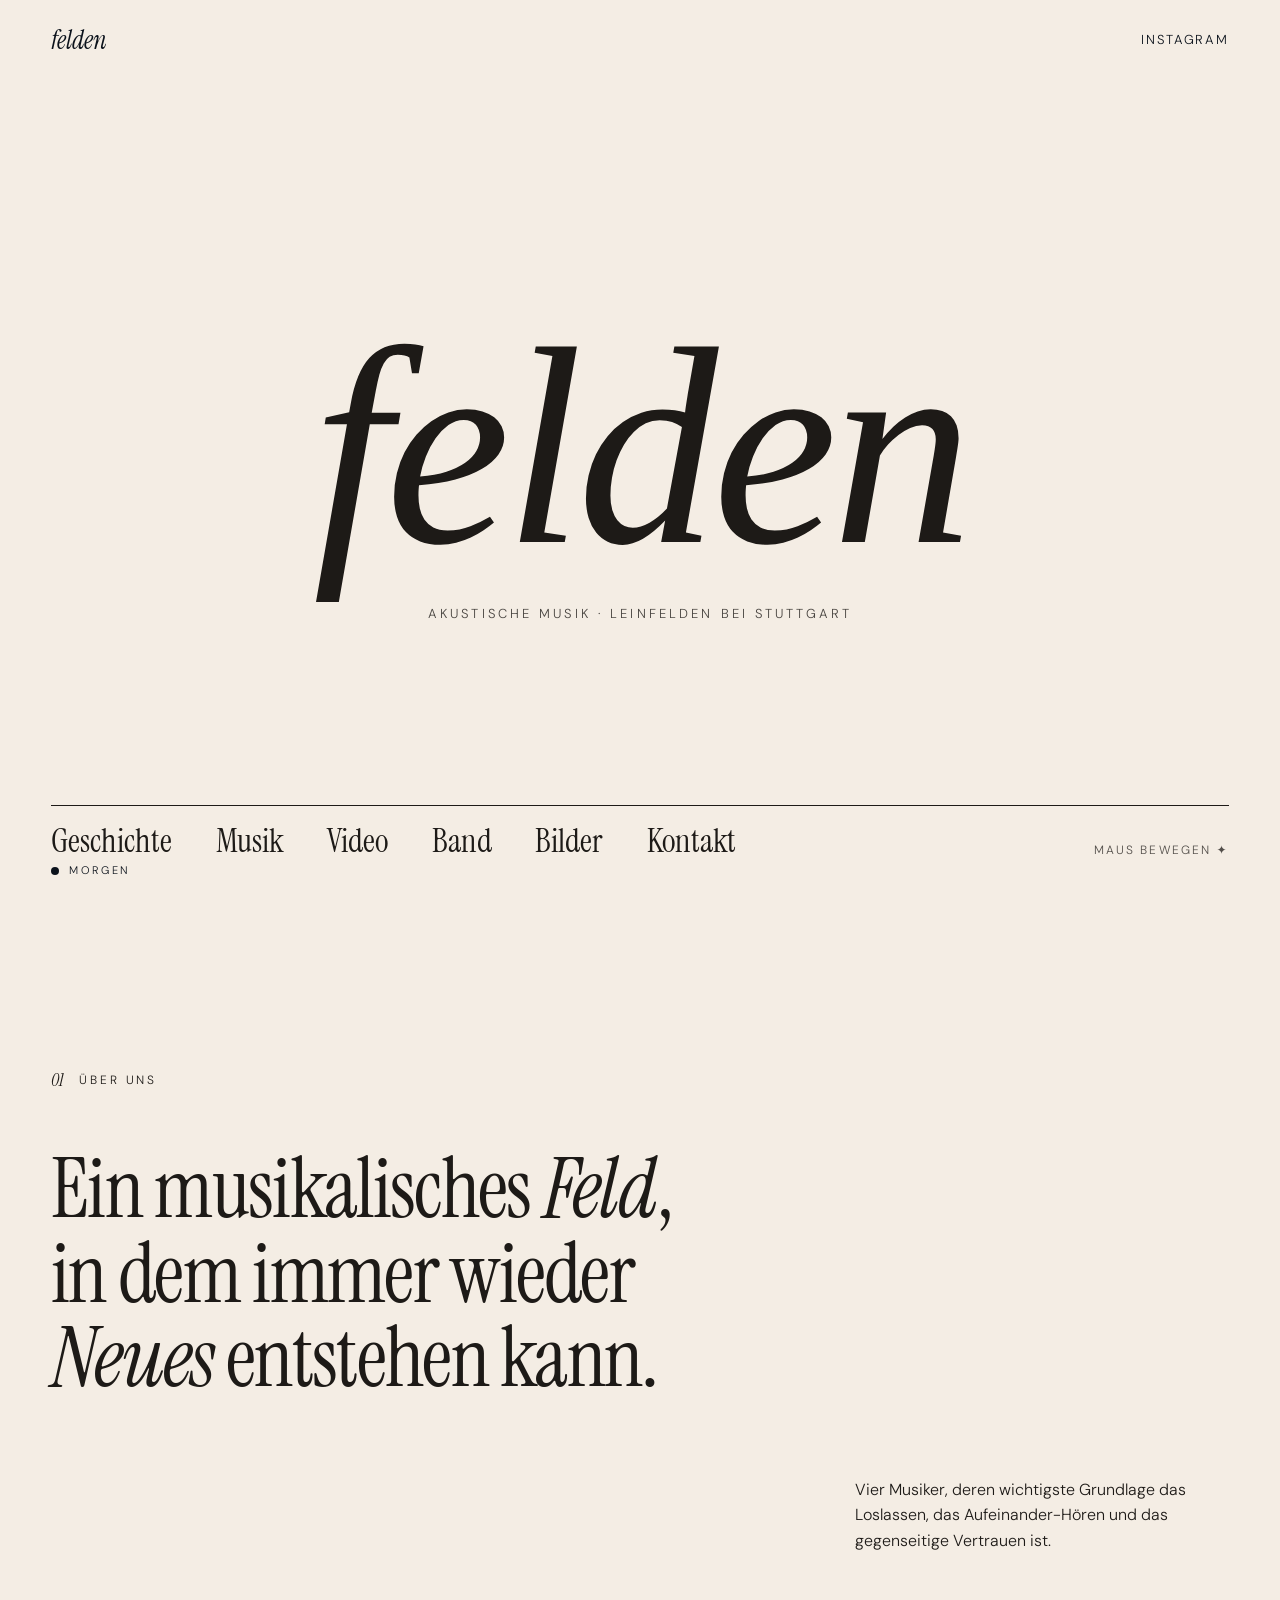
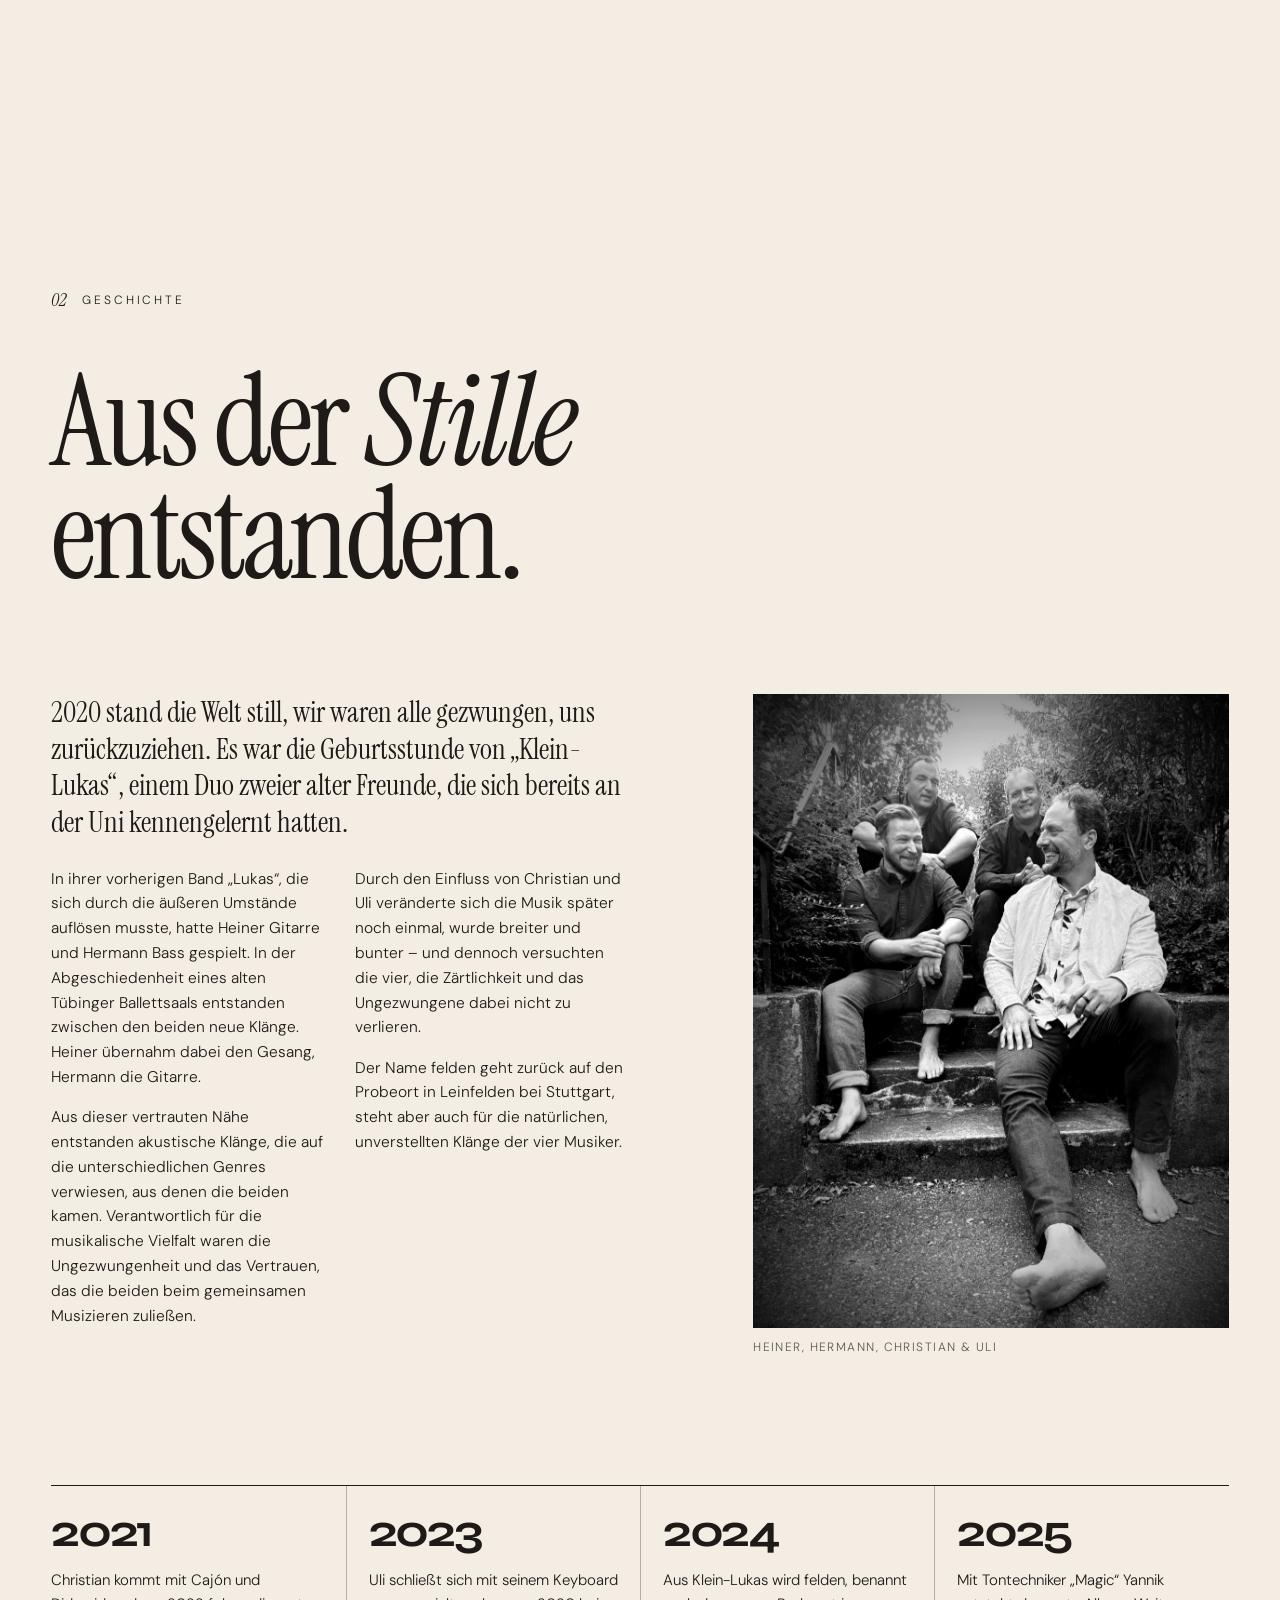
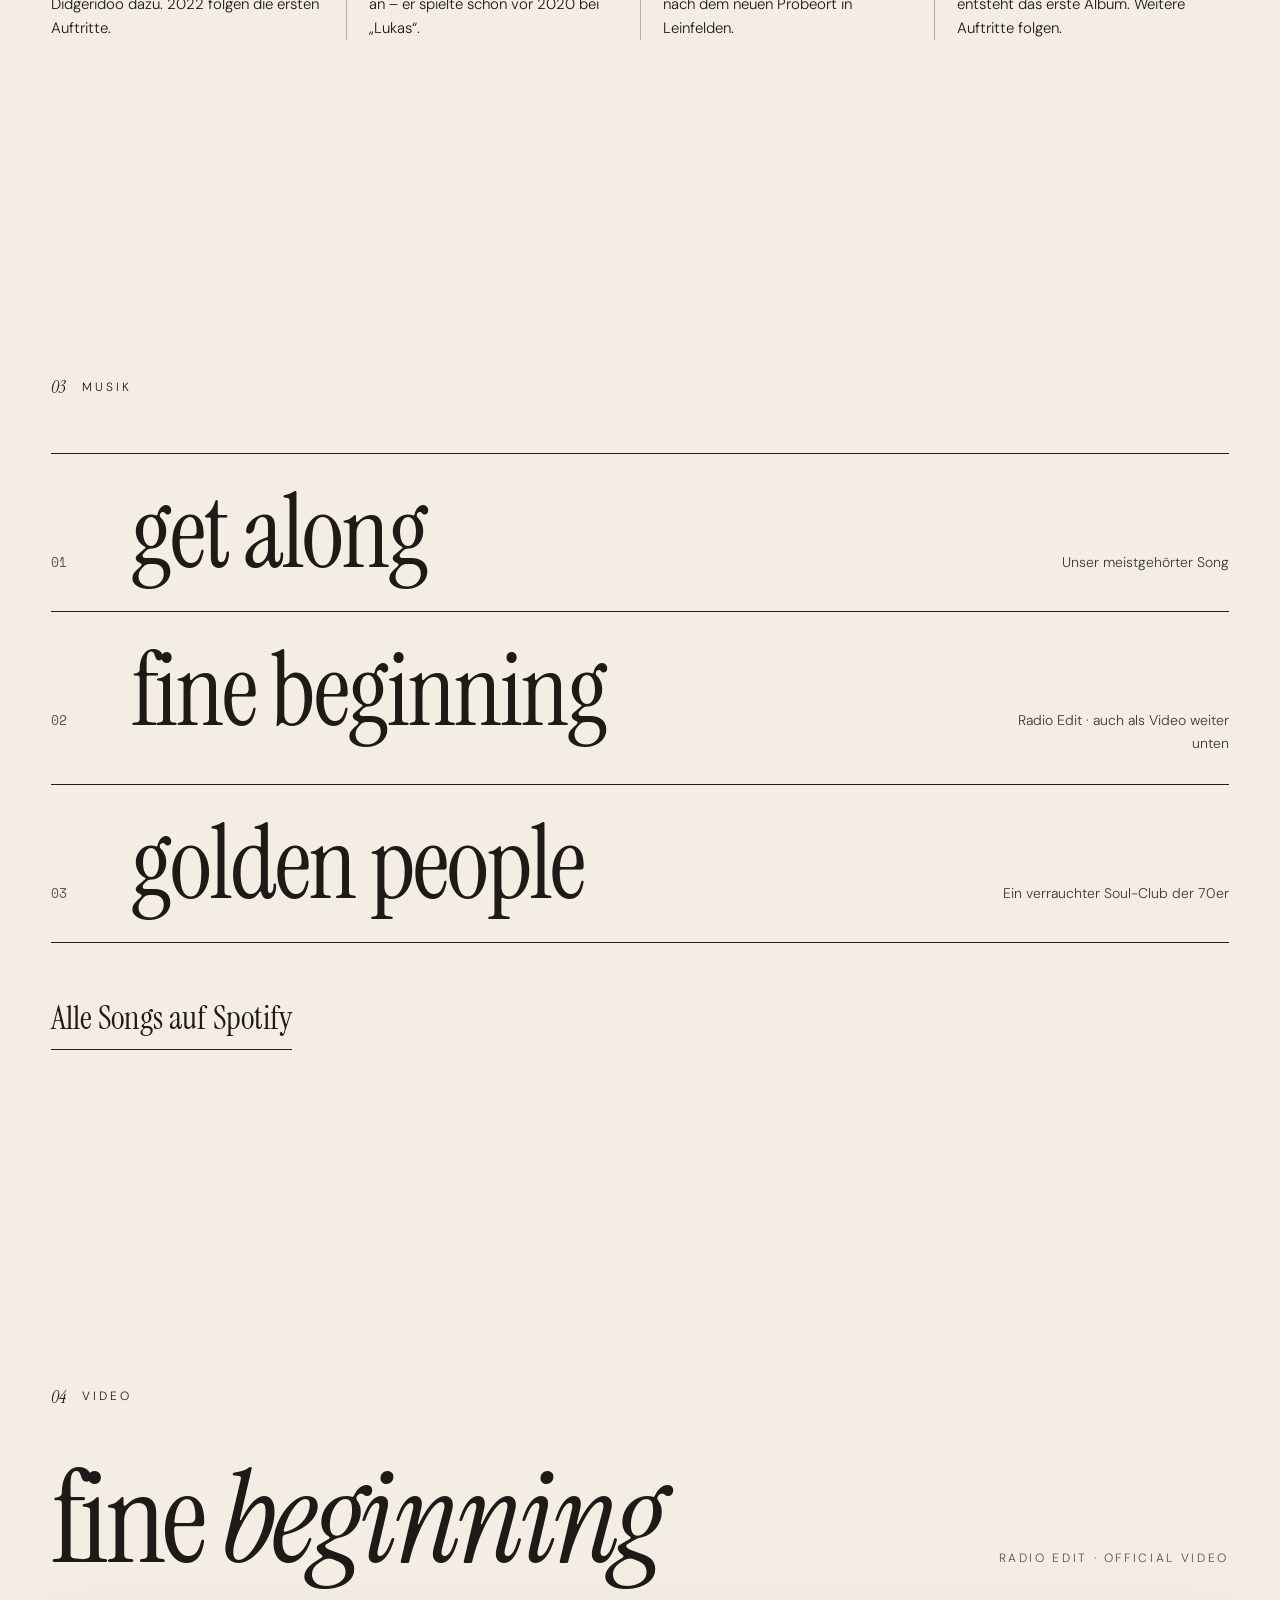
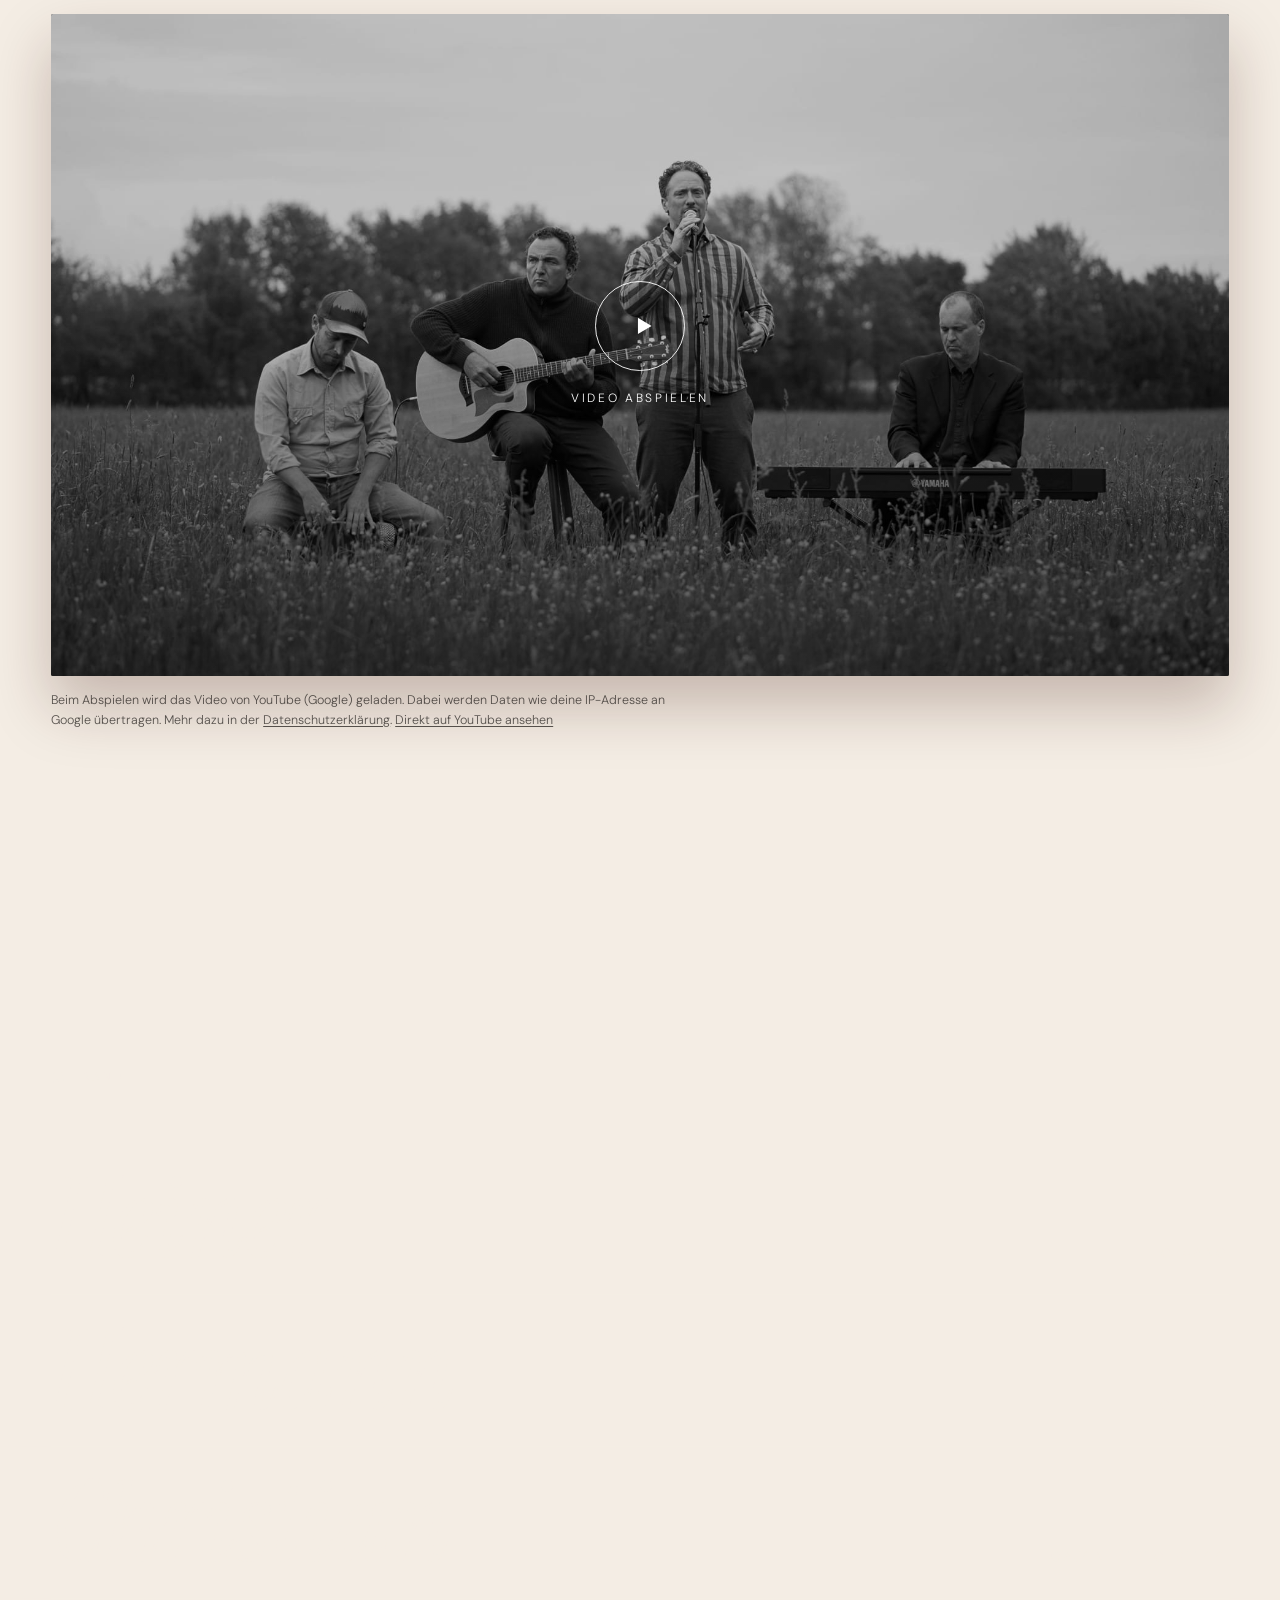
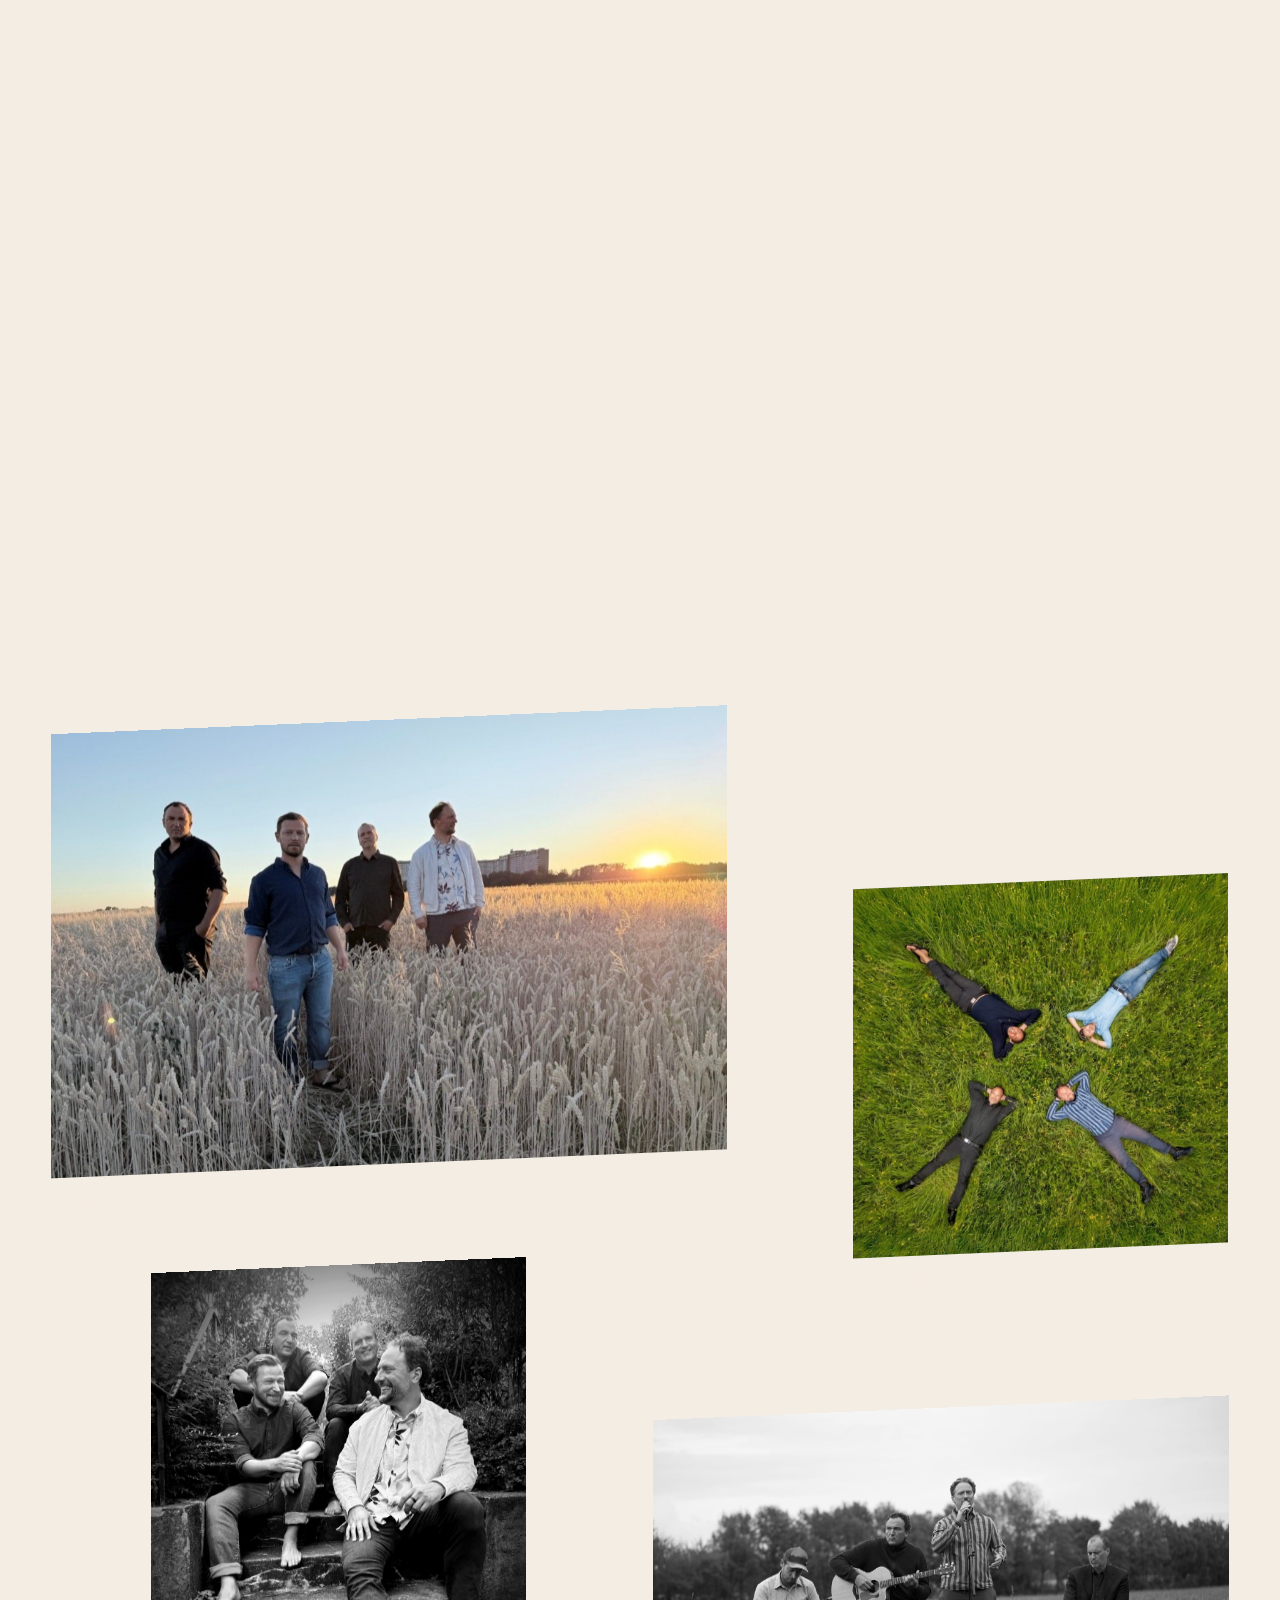
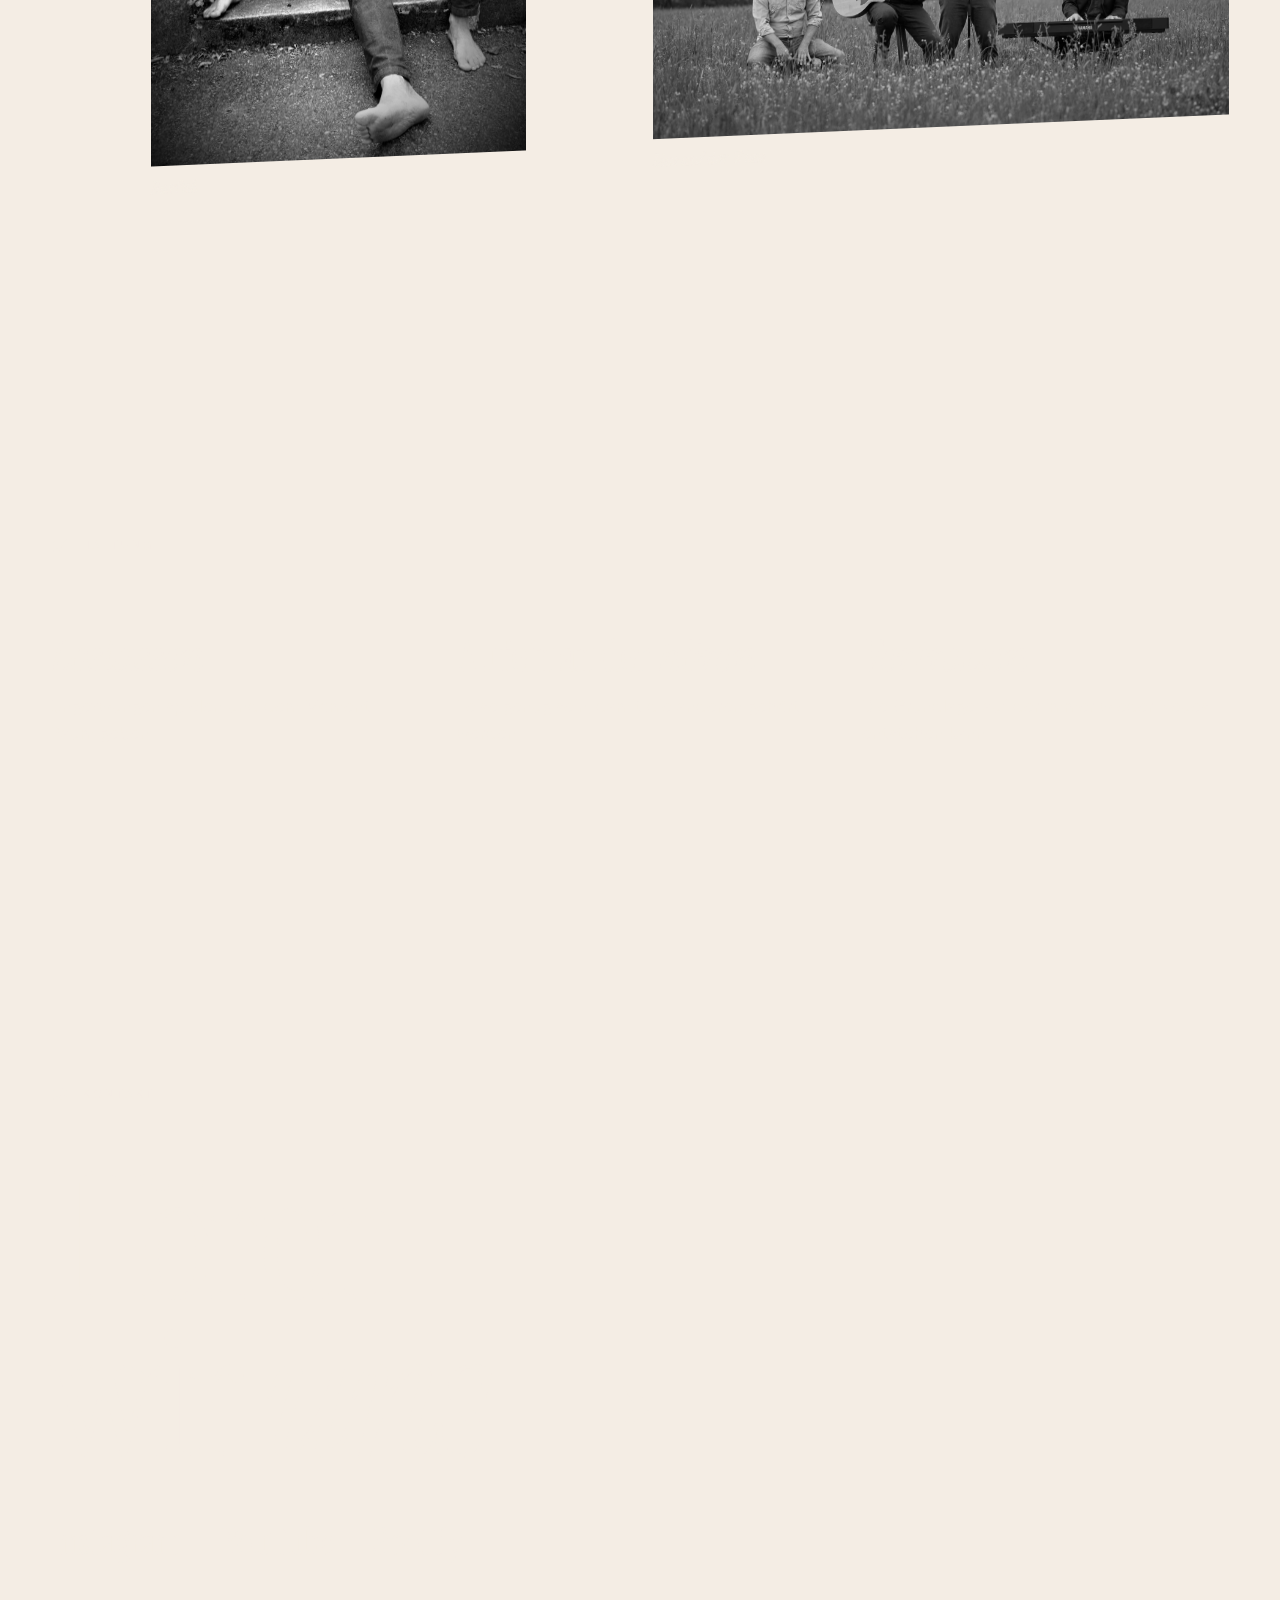
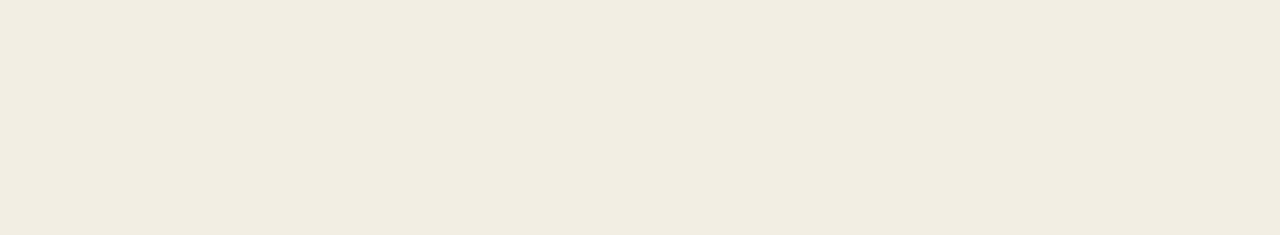
==== index.html @ f847f139 "Initial commit" ====
<!doctype html>
<html lang="de">
<head>
<meta charset="utf-8">
<meta name="viewport" content="width=device-width, initial-scale=1">
<meta name="theme-color" content="#f4ede4">
<title>felden</title>
<meta name="description" content="felden – akustische Musik aus Leinfelden bei Stuttgart.">
<meta property="og:title" content="felden">
<meta property="og:description" content="Ein musikalisches Feld, in dem immer wieder Neues entstehen kann.">
<meta property="og:image" content="images/feld-abend.jpg">
<link rel="stylesheet" href="fonts/fonts.css">
<style>
  :root{
    --teal:#004a62;
    --blue:#2779a7;
    --coral:#df6c4f;
    --cream:#f4ede4;
    --ink:#1d1a17;
    --bg:#f4ede4;
    --fg:#1d1a17;
    --sans:"DM Sans", system-ui, sans-serif;
    --serif:"Instrument Serif", Georgia, serif;
    --pad:clamp(16px,4vw,60px);
  }
  *{box-sizing:border-box;margin:0;padding:0}
  html{scroll-behavior:smooth}
  body{background:var(--bg);color:var(--fg);font-family:var(--sans);font-weight:300;font-size:17px;line-height:1.6;-webkit-font-smoothing:antialiased;overflow-x:hidden}
  img{display:block;max-width:100%}
  a{color:inherit;text-decoration:none}
  ::selection{background:var(--fg);color:var(--bg)}

  /* Top bar */
  .top{position:fixed;inset:0 0 auto 0;z-index:30;display:flex;justify-content:space-between;align-items:center;padding:20px var(--pad);mix-blend-mode:difference;color:#fff;pointer-events:none}
  .top a{pointer-events:auto}
  .top .logo{font-family:var(--serif);font-size:26px;font-style:italic}
  .top .ig{font-size:13px;letter-spacing:.14em;text-transform:uppercase}

  /* Hero */
  .hero{position:relative;height:100svh;min-height:600px;display:grid;grid-template-rows:1fr auto;padding:90px var(--pad) 40px;overflow:hidden;cursor:crosshair}
  .hero .word-wrap{display:grid;place-items:center;position:relative;z-index:2;pointer-events:none}
  .hero .word{font-size:clamp(96px,22vw,340px);line-height:.9;letter-spacing:-.02em;transition:letter-spacing .5s ease;white-space:nowrap}
  .f-serif{font-family:"Instrument Serif",serif;font-style:italic;font-weight:400}
  .f-syne{font-family:"Syne",sans-serif;font-weight:800;letter-spacing:-.06em!important}
  .f-mono{font-family:"Space Mono",monospace;letter-spacing:-.08em!important}
  .f-play{font-family:"Playfair Display",serif;font-style:italic;font-weight:500}
  .f-sans{font-family:"DM Sans",sans-serif;font-weight:300;letter-spacing:-.06em!important}
  .hero .sub{position:absolute;left:0;right:0;top:calc(50% + clamp(70px,12vw,190px));text-align:center;font-size:13px;letter-spacing:.24em;text-transform:uppercase;opacity:.8;z-index:2;pointer-events:none}
  .hero-menu{position:relative;z-index:3;display:flex;justify-content:space-between;align-items:flex-end;gap:20px;flex-wrap:wrap;border-top:1px solid currentColor;padding-top:18px}
  .hero-menu ul{list-style:none;display:flex;gap:clamp(18px,3.4vw,52px);flex-wrap:wrap}
  .hero-menu a{font-family:var(--serif);font-size:clamp(24px,2.6vw,36px);line-height:1;display:inline-block;transition:transform .35s, opacity .35s}
  .hero-menu ul:hover a{opacity:.45}
  .hero-menu ul a:hover{opacity:1;transform:translateY(-4px);font-style:italic}
  .hero-menu small{font-size:12px;letter-spacing:.18em;text-transform:uppercase;opacity:.75}
  .trail{position:absolute;z-index:1;width:clamp(140px,16vw,240px);pointer-events:none;transform:translate(-50%,-50%) scale(.6) rotate(var(--rot));opacity:0;animation:trail 1.3s cubic-bezier(.2,.7,.2,1) forwards;border-radius:2px;box-shadow:0 20px 40px rgba(0,0,0,.25)}
  @keyframes trail{
    0%{opacity:0;transform:translate(-50%,-50%) scale(.6) rotate(var(--rot))}
    15%{opacity:1;transform:translate(-50%,-50%) scale(1) rotate(var(--rot))}
    70%{opacity:1}
    100%{opacity:0;transform:translate(-50%,-30%) scale(.92) rotate(var(--rot))}
  }

  section{position:relative;padding:clamp(90px,13vw,180px) var(--pad)}
  .eyebrow{font-size:12px;letter-spacing:.24em;text-transform:uppercase;opacity:.75;display:flex;gap:16px;align-items:center;margin-bottom:clamp(30px,4vw,56px)}
  .eyebrow b{font-weight:400;font-family:var(--serif);font-size:18px;letter-spacing:0;text-transform:none;font-style:italic}

  /* Intro */
  .intro p{font-family:var(--serif);font-size:clamp(38px,6.6vw,104px);line-height:1;letter-spacing:-.02em;max-width:16ch}
  .intro p em{font-style:italic}
  .intro .aside{display:flex;justify-content:flex-end;margin-top:clamp(40px,6vw,80px)}
  .intro .aside span{max-width:34ch;font-size:16px}

  /* Story – editorial */
  .story-grid{display:grid;grid-template-columns:repeat(12,1fr);gap:clamp(16px,2vw,32px);align-items:start}
  .story-grid h2{grid-column:1/-1;font-family:var(--serif);font-weight:400;font-size:clamp(56px,10vw,160px);line-height:.88;letter-spacing:-.03em;margin-bottom:clamp(40px,6vw,90px)}
  .story-grid h2 em{font-style:italic}
  .s-lead{grid-column:1/7;font-family:var(--serif);font-size:clamp(24px,2.3vw,34px);line-height:1.25}
  .s-img{grid-column:8/13;grid-row:span 3}
  .s-img img{width:100%;aspect-ratio:3/4;object-fit:cover}
  .s-img figcaption{font-size:12px;letter-spacing:.12em;text-transform:uppercase;margin-top:10px;opacity:.7}
  .s-text{grid-column:1/7;columns:2;column-gap:clamp(20px,2.4vw,36px);font-size:15.5px}
  .s-text p{margin-bottom:1em;break-inside:avoid-column}
  .timeline{grid-column:1/-1;margin-top:clamp(60px,8vw,110px);display:grid;grid-template-columns:repeat(4,1fr);border-top:1px solid currentColor}
  .timeline div{padding:22px 22px 0 0}
  .timeline div + div{padding-left:22px;border-left:1px solid color-mix(in srgb,currentColor 30%,transparent)}
  .timeline b{display:block;font-family:"Syne",sans-serif;font-weight:700;font-size:clamp(32px,3.6vw,56px);letter-spacing:-.05em;line-height:1;margin-bottom:14px}
  .timeline p{font-size:15px}

  /* Songs – hover list */
  .songs ol{list-style:none;border-top:1px solid currentColor}
  .songs li{border-bottom:1px solid currentColor;display:grid;grid-template-columns:60px 1fr auto;align-items:baseline;gap:20px;padding:clamp(18px,2.4vw,30px) 0;cursor:default}
  .songs li .n{font-family:"Space Mono",monospace;font-size:13px;opacity:.7}
  .songs li h3{font-family:var(--serif);font-weight:400;font-size:clamp(44px,8vw,128px);line-height:.95;letter-spacing:-.02em;transition:transform .5s cubic-bezier(.2,.7,.2,1)}
  .songs li:hover h3{transform:translateX(clamp(10px,2vw,30px));font-style:italic}
  .songs li .g{font-size:14px;max-width:24ch;text-align:right;opacity:.85}

  /* Band */
  .band-list{list-style:none}
  .band-list li{display:flex;justify-content:space-between;align-items:baseline;gap:20px;border-bottom:1px solid color-mix(in srgb,currentColor 25%,transparent);padding:clamp(10px,1.4vw,18px) 0}
  .band-list .nm{font-size:clamp(48px,9vw,140px);line-height:1;transition:color .3s}
  .band-list li:hover .nm{color:#f6c3a8}
  .band-list .rl{font-size:13px;letter-spacing:.2em;text-transform:uppercase;opacity:.75;text-align:right}
  .band-list li.five .nm{opacity:.5}

  /* Gallery with perspective distortion */
  .gallery{perspective:1200px}
  .gal{display:grid;grid-template-columns:repeat(12,1fr);gap:clamp(14px,2vw,30px);align-items:start}
  .gal figure{will-change:transform;transform-origin:50% 50%}
  .gal img{width:100%;object-fit:cover}
  .gal figcaption{font-family:var(--serif);font-style:italic;font-size:18px;margin-top:8px}
  .ga{grid-column:1/8}.ga img{aspect-ratio:3/2}
  .gb{grid-column:9/13;margin-top:18vh}.gb img{aspect-ratio:1/1}
  .gc{grid-column:2/6;margin-top:-6vh}.gc img{aspect-ratio:3/4}
  .gd{grid-column:7/13;margin-top:10vh}.gd img{aspect-ratio:16/9}

  /* Values */
  .values{display:grid;grid-template-columns:repeat(3,1fr);gap:clamp(20px,3vw,48px)}
  .values div{border-top:1px solid currentColor;padding-top:20px}
  .values h3{font-family:var(--serif);font-weight:400;font-size:clamp(34px,3.6vw,54px);line-height:1;margin-bottom:14px}
  .values h3 em{font-style:italic}

  /* Contact */
  .contact{min-height:90svh;display:flex;flex-direction:column;justify-content:space-between}
  .contact a.big{font-family:var(--serif);font-size:clamp(64px,14vw,240px);line-height:.88;letter-spacing:-.03em;display:inline-block}
  .contact a.big em{font-style:italic}
  .contact a.big span{display:inline-block;transition:transform .5s cubic-bezier(.2,.7,.2,1)}
  .contact a.big:hover span{transform:translateX(.12em)}
  .contact a.big:hover{color:var(--coral)}
  .contact a.big{transition:color .4s}
  .contact .foot{display:flex;justify-content:space-between;flex-wrap:wrap;gap:16px;font-size:13px;letter-spacing:.12em;text-transform:uppercase;border-top:1px solid currentColor;padding-top:20px;margin-top:60px}

  /* Reveal */
  .r{opacity:0;transform:translateY(40px);transition:opacity 1.1s ease,transform 1.1s cubic-bezier(.2,.7,.2,1)}
  .r.in{opacity:1;transform:none}
  @media (prefers-reduced-motion:reduce){
    body{transition:none}
    .r{opacity:1;transform:none;transition:none}
  }

  @media (max-width:900px){
    .s-lead,.s-text,.s-img{grid-column:1/-1}
    .s-img{grid-row:auto}
    .s-text{columns:1}
    .timeline{grid-template-columns:1fr 1fr}
    .timeline div,.timeline div + div{padding:20px 14px 20px 0;border-left:0}
    .timeline div:nth-child(even){padding-left:14px;border-left:1px solid color-mix(in srgb,currentColor 30%,transparent)}
    .songs li{grid-template-columns:36px 1fr}
    .songs li .g{grid-column:2;text-align:left}
    .ga,.gb,.gc,.gd{grid-column:1/-1;margin-top:0}
    .values{grid-template-columns:1fr}
    .hero{cursor:auto}
    .hero-menu small{display:none}
  }
  @media (max-width:560px){
    .hero-menu ul{gap:14px 20px}
    .band-list li{flex-direction:column;gap:2px}
    .band-list .rl{text-align:left}
  }

  /* YouTube – Zwei-Klick-Lösung (DSGVO) */
  .yt{position:relative;aspect-ratio:16/9;overflow:hidden;background:#000}
  .yt img{width:100%;height:100%;object-fit:cover;opacity:.78;transition:transform 1.2s cubic-bezier(.2,.7,.2,1),opacity .6s}
  .yt:hover img{transform:scale(1.03);opacity:.65}
  .yt-btn{position:absolute;inset:0;display:flex;flex-direction:column;align-items:center;justify-content:center;gap:18px;background:linear-gradient(180deg,rgba(0,0,0,0) 40%,rgba(0,0,0,.4));border:0;color:#fff;cursor:pointer;font:inherit}
  .yt-circle{width:clamp(64px,7vw,92px);height:clamp(64px,7vw,92px);border-radius:50%;border:1px solid rgba(255,255,255,.9);display:grid;place-items:center;transition:background .35s,color .35s,transform .35s}
  .yt-circle svg{width:34%;height:34%;margin-left:6%}
  .yt-btn:hover .yt-circle,.yt-btn:focus-visible .yt-circle{background:#fff;color:#111;transform:scale(1.06)}
  .yt-t{font-size:12px;letter-spacing:.22em;text-transform:uppercase}
  .yt iframe{position:absolute;inset:0;width:100%;height:100%;border:0}
  .yt-note{font-size:12.5px;line-height:1.6;opacity:.72;margin-top:14px;max-width:80ch}
  .yt-note a{text-decoration:underline;text-underline-offset:2px}
  .vid-head{display:flex;justify-content:space-between;align-items:baseline;flex-wrap:wrap;gap:12px;margin-bottom:clamp(24px,3vw,40px)}
  .vid-head h2{font-family:var(--serif);font-weight:400;font-size:clamp(56px,10vw,160px);line-height:.88;letter-spacing:-.03em}
  .vid-head h2 em{font-style:italic}
  .vid-head span{font-size:12px;letter-spacing:.22em;text-transform:uppercase;opacity:.75}
  .yt{border-radius:2px;box-shadow:0 30px 60px rgba(60,20,10,.25)}
  .legal{display:flex;gap:20px}
  .daytime{position:fixed;left:var(--pad);bottom:20px;z-index:30;font-size:11px;letter-spacing:.24em;text-transform:uppercase;mix-blend-mode:difference;color:#fff;pointer-events:none;display:flex;align-items:center;gap:10px}
  .daytime i{display:block;width:8px;height:8px;border-radius:50%;background:#fff}
  .daytime span{transition:opacity .5s}
  @media (max-width:900px){.daytime{display:none}}
  .socials{display:flex;flex-wrap:wrap;gap:clamp(18px,3vw,48px);margin-top:clamp(28px,4vw,48px)}
  .socials a{font-family:var(--serif);font-size:clamp(26px,3vw,42px);line-height:1;border-bottom:1px solid currentColor;padding-bottom:4px;transition:color .3s,font-style .3s}
  .socials a:hover{color:var(--coral);font-style:italic}
  .songs li h3 a{display:block}
  .songs .all{display:inline-block;margin-top:clamp(28px,4vw,48px);font-family:var(--serif);font-size:clamp(24px,2.6vw,36px);border-bottom:1px solid currentColor;padding-bottom:4px}
  .songs .all:hover{font-style:italic}
</style>
</head>
<body>

<div class="top">
  <a class="logo" href="#top">felden</a>
  <a class="ig" href="https://www.instagram.com/felden.music" target="_blank" rel="noopener">Instagram</a>
</div>

<header class="hero" id="top" data-bg="#f4ede4" data-fg="#1d1a17" data-time="Morgen">
  <div class="word-wrap"><div class="word f-serif" id="word">felden</div></div>
  <div class="sub">Akustische Musik · Leinfelden bei Stuttgart</div>
  <nav class="hero-menu">
    <ul id="menu">
      <li><a href="#geschichte" data-font="f-play">Geschichte</a></li>
      <li><a href="#musik" data-font="f-syne">Musik</a></li>
      <li><a href="#video" data-font="f-syne">Video</a></li>
      <li><a href="#band" data-font="f-mono">Band</a></li>
      <li><a href="#bilder" data-font="f-sans">Bilder</a></li>
      <li><a href="#kontakt" data-font="f-serif">Kontakt</a></li>
    </ul>
    <small>Maus bewegen ✦</small>
  </nav>
</header>

<section class="intro" data-bg="#f1e3cf" data-fg="#1d1a17" data-time="Vormittag">
  <div class="eyebrow r"><b>01</b> Über uns</div>
  <p class="r">Ein musikalisches <em>Feld</em>, in dem immer wieder <em>Neues</em> entstehen kann.</p>
  <div class="aside r"><span>Vier Musiker, deren wichtigste Grundlage das Loslassen, das Aufeinander-Hören und das gegenseitige Vertrauen ist.</span></div>
</section>

<section id="geschichte" data-bg="#eed6b8" data-fg="#1d1a17" data-time="Mittag">
  <div class="eyebrow r"><b>02</b> Geschichte</div>
  <div class="story-grid">
    <h2 class="r">Aus der <em>Stille</em><br>entstanden.</h2>
    <p class="s-lead r">2020 stand die Welt still, wir waren alle gezwungen, uns zurückzuziehen. Es war die Geburtsstunde von „Klein-Lukas“, einem Duo zweier alter Freunde, die sich bereits an der Uni kennengelernt hatten.</p>
    <figure class="s-img r">
      <img src="images/treppe.jpg" alt="Die Band barfuß lachend auf einer Steintreppe" loading="lazy">
      <figcaption>Heiner, Hermann, Christian &amp; Uli</figcaption>
    </figure>
    <div class="s-text r">
      <p>In ihrer vorherigen Band „Lukas“, die sich durch die äußeren Umstände auflösen musste, hatte Heiner Gitarre und Hermann Bass gespielt. In der Abgeschiedenheit eines alten Tübinger Ballettsaals entstanden zwischen den beiden neue Klänge. Heiner übernahm dabei den Gesang, Hermann die Gitarre.</p>
      <p>Aus dieser vertrauten Nähe entstanden akustische Klänge, die auf die unterschiedlichen Genres verwiesen, aus denen die beiden kamen. Verantwortlich für die musikalische Vielfalt waren die Ungezwungenheit und das Vertrauen, das die beiden beim gemeinsamen Musizieren zuließen.</p>
      <p>Durch den Einfluss von Christian und Uli veränderte sich die Musik später noch einmal, wurde breiter und bunter – und dennoch versuchten die vier, die Zärtlichkeit und das Ungezwungene dabei nicht zu verlieren.</p>
      <p>Der Name felden geht zurück auf den Probeort in Leinfelden bei Stuttgart, steht aber auch für die natürlichen, unverstellten Klänge der vier Musiker.</p>
    </div>
    <div class="timeline r">
      <div><b>2021</b><p>Christian kommt mit Cajón und Didgeridoo dazu. 2022 folgen die ersten Auftritte.</p></div>
      <div><b>2023</b><p>Uli schließt sich mit seinem Keyboard an – er spielte schon vor 2020 bei „Lukas“.</p></div>
      <div><b>2024</b><p>Aus Klein-Lukas wird felden, benannt nach dem neuen Probeort in Leinfelden.</p></div>
      <div><b>2025</b><p>Mit Tontechniker „Magic“ Yannik entsteht das erste Album. Weitere Auftritte folgen.</p></div>
    </div>
  </div>
</section>

<section class="songs" id="musik" data-bg="#eaae90" data-fg="#1d1a17" data-time="Nachmittag">
  <div class="eyebrow r"><b>03</b> Musik</div>
  <ol>
    <li class="r"><span class="n">01</span><h3><a href="https://open.spotify.com/artist/2TYIWhqs4LQytH0IXlrEBR" target="_blank" rel="noopener">get along</a></h3><span class="g">Unser meistgehörter Song</span></li>
    <li class="r"><span class="n">02</span><h3><a href="https://open.spotify.com/artist/2TYIWhqs4LQytH0IXlrEBR" target="_blank" rel="noopener">fine beginning</a></h3><span class="g">Radio Edit · auch als Video weiter unten</span></li>
    <li class="r"><span class="n">03</span><h3><a href="https://open.spotify.com/artist/2TYIWhqs4LQytH0IXlrEBR" target="_blank" rel="noopener">golden people</a></h3><span class="g">Ein verrauchter Soul-Club der 70er</span></li>
  </ol>
  <a class="all r" href="https://open.spotify.com/artist/2TYIWhqs4LQytH0IXlrEBR" target="_blank" rel="noopener">Alle Songs auf Spotify</a>
</section>

<section class="vid" id="video" data-bg="#df6c4f" data-fg="#1d1a17" data-time="Abendrot">
  <div class="eyebrow r"><b>04</b> Video</div>
  <div class="vid-head r"><h2>fine <em>beginning</em></h2><span>Radio Edit · Official Video</span></div>
  <div class="r">
    <div class="yt" data-id="N66QxHXJvBc" data-title="felden – fine beginning (Radio Edit) [Official Video]">
      <img src="images/wiese-live.jpg" alt="Vorschaubild: felden spielen auf einer Wiese" loading="lazy">
      <button class="yt-btn" type="button" aria-label="Video von YouTube laden und abspielen">
        <span class="yt-circle"><svg viewBox="0 0 24 24" aria-hidden="true"><path d="M8 5.5v13l11-6.5z" fill="currentColor"/></svg></span>
        <span class="yt-t">Video abspielen</span>
      </button>
    </div>
    <p class="yt-note">Beim Abspielen wird das Video von YouTube (Google) geladen. Dabei werden Daten wie deine IP-Adresse an Google übertragen. Mehr dazu in der <a href="datenschutz.html">Datenschutzerklärung</a>. <a href="https://youtu.be/N66QxHXJvBc" target="_blank" rel="noopener">Direkt auf YouTube ansehen</a></p>
  </div>
</section>

<section id="band" data-bg="#2779a7" data-fg="#f4ede4" data-time="Blaue Stunde">
  <div class="eyebrow r"><b>05</b> Band</div>
  <ul class="band-list" id="bandlist">
    <li class="r"><span class="nm f-serif">Heiner</span><span class="rl">Gesang</span></li>
    <li class="r"><span class="nm f-serif">Hermann</span><span class="rl">Gitarre</span></li>
    <li class="r"><span class="nm f-serif">Christian</span><span class="rl">Cajón · Didgeridoo</span></li>
    <li class="r"><span class="nm f-serif">Uli</span><span class="rl">Keyboard</span></li>
    <li class="r five"><span class="nm f-serif">„Magic“ Yannik</span><span class="rl">Ton · der fünfte Mann</span></li>
  </ul>
</section>

<section class="gallery" id="bilder" data-bg="#165c7a" data-fg="#f4ede4" data-time="Dämmerung">
  <div class="eyebrow r"><b>06</b> Bilder</div>
  <div class="gal">
    <figure class="ga skew"><img src="images/feld-abend.jpg" alt="Die Band im Weizenfeld bei Sonnenuntergang" loading="lazy"><figcaption>Abendfeld</figcaption></figure>
    <figure class="gb skew"><img src="images/wiese-oben.jpg" alt="Die vier Musiker liegen sternförmig im Gras" loading="lazy"><figcaption>Vier Richtungen</figcaption></figure>
    <figure class="gc skew"><img src="images/treppe.jpg" alt="Die Band barfuß auf einer Steintreppe" loading="lazy"><figcaption>Barfuß</figcaption></figure>
    <figure class="gd skew"><img src="images/wiese-live.jpg" alt="felden spielen akustisch auf einer Blumenwiese" loading="lazy"><figcaption>Live auf der Wiese</figcaption></figure>
  </div>
</section>

<section data-bg="#004a62" data-fg="#f4ede4" data-time="Nacht">
  <div class="eyebrow r"><b>07</b> Haltung</div>
  <div class="values">
    <div class="r"><h3><em>Loslassen</em></h3><p>Ungezwungen spielen und dem Moment Raum geben.</p></div>
    <div class="r"><h3>Aufeinander <em>hören</em></h3><p>Leise genug sein, damit die anderen gehört werden.</p></div>
    <div class="r"><h3><em>Vertrauen</em></h3><p>Die Grundlage, auf der immer wieder Neues entstehen kann.</p></div>
  </div>
</section>

<section class="contact" id="kontakt" data-bg="#06303f" data-fg="#f4ede4" data-time="Mitternacht">
  <div>
    <div class="eyebrow r"><b>08</b> Kontakt</div>
    <a class="big r" href="https://www.instagram.com/felden.music" target="_blank" rel="noopener">Hören<br>wir <em>uns</em> <span>→</span></a>
    <div class="socials r">
      <a href="https://www.instagram.com/felden.music" target="_blank" rel="noopener">Instagram</a>
      <a href="https://www.youtube.com/@feldengreatmusic" target="_blank" rel="noopener">YouTube</a>
      <a href="https://open.spotify.com/artist/2TYIWhqs4LQytH0IXlrEBR" target="_blank" rel="noopener">Spotify</a>
    </div>
  </div>
  <div class="foot">
    <span>© <span id="y">2026</span> felden</span>
    <span class="legal"><a href="impressum.html">Impressum</a><a href="datenschutz.html">Datenschutz</a></span>
    <a href="#top">Nach oben ↑</a>
  </div>
</section>

<div class="daytime" aria-hidden="true"><i></i><span id="daytime">Morgen</span></div>


<script>
(() => {
  const reduce = matchMedia('(prefers-reduced-motion: reduce)').matches;
  const fine = matchMedia('(pointer: fine)').matches;
  document.getElementById('y').textContent = new Date().getFullYear();
  const root = document.documentElement;

  /* Background: ein Tag auf dem Feld – sanft interpoliert, Morgen bis Mitternacht */
  const meta = document.querySelector('meta[name=theme-color]');
  const secs = [...document.querySelectorAll('[data-bg]')];
  const hex = s => [1,3,5].map(i => parseInt(s.slice(i, i + 2), 16));
  const cols = secs.map(s => hex(s.dataset.bg));
  secs.forEach(s => s.style.color = s.dataset.fg);
  const ease = t => t * t * (3 - 2 * t);
  const mix = (a, b, t) => a.map((v, i) => Math.round(v + (b[i] - v) * t));
  const dt = document.getElementById('daytime');
  let ticking = false, lastLabel = '';
  function paint(){
    ticking = false;
    const mid = innerHeight / 2, zone = innerHeight * .45;
    let i = secs.findIndex(s => s.getBoundingClientRect().bottom > mid);
    if (i < 0) i = secs.length - 1;
    const r = secs[i].getBoundingClientRect();
    let c = cols[i];
    if (i > 0 && mid - r.top < zone) c = mix(cols[i - 1], cols[i], ease(.5 + (mid - r.top) / (2 * zone)));
    else if (i < secs.length - 1 && r.bottom - mid < zone) c = mix(cols[i], cols[i + 1], ease(.5 - (r.bottom - mid) / (2 * zone)));
    const css = `rgb(${c})`;
    document.body.style.backgroundColor = css;
    meta.setAttribute('content', css);
    const label = secs[i].dataset.time;
    if (label !== lastLabel) {
      lastLabel = label; dt.style.opacity = 0;
      setTimeout(() => { dt.textContent = label; dt.style.opacity = 1; }, 250);
    }
  }
  const req = () => { if (!ticking) { ticking = true; requestAnimationFrame(paint); } };
  addEventListener('scroll', req, {passive:true}); addEventListener('resize', req); paint();

  /* Reveal */
  const ro = new IntersectionObserver(es => es.forEach(e => {
    if (e.isIntersecting) { e.target.classList.add('in'); ro.unobserve(e.target); }
  }), {threshold:.1});
  document.querySelectorAll('.r').forEach(el => ro.observe(el));

  /* Hero: typography changes with menu */
  const word = document.getElementById('word');
  const fonts = ['f-serif','f-play','f-syne','f-mono','f-sans'];
  let cur = 'f-serif', idle = 0;
  const setFont = f => { word.classList.remove(cur); word.classList.add(f); cur = f; };
  document.querySelectorAll('#menu a').forEach(a => {
    a.addEventListener('mouseenter', () => { setFont(a.dataset.font); idle = Date.now(); });
  });
  if (!reduce) setInterval(() => {
    if (Date.now() - idle < 4000) return;
    setFont(fonts[(fonts.indexOf(cur) + 1) % fonts.length]);
  }, 1800);

  /* Hero: image trail cursor */
  const hero = document.querySelector('.hero');
  const srcs = ['feld-abend','treppe','wiese-oben','feld-weite','wiese-live'].map(n => `images/${n}.jpg`);
  srcs.forEach(s => { const i = new Image(); i.src = s; });
  let lx = 0, ly = 0, k = 0;
  if (fine && !reduce) hero.addEventListener('mousemove', e => {
    const r = hero.getBoundingClientRect();
    const x = e.clientX - r.left, y = e.clientY - r.top;
    if (Math.hypot(x - lx, y - ly) < 110) return;
    lx = x; ly = y;
    const img = document.createElement('img');
    img.src = srcs[k++ % srcs.length]; img.className = 'trail'; img.alt = '';
    img.style.left = x + 'px'; img.style.top = y + 'px';
    img.style.setProperty('--rot', (Math.random() * 10 - 5).toFixed(1) + 'deg');
    hero.appendChild(img);
    img.addEventListener('animationend', () => img.remove());
  });


  /* Band: each name changes typeface on hover */
  document.querySelectorAll('#bandlist .nm').forEach((n, i) => {
    const f = fonts[(i + 1) % fonts.length];
    n.parentElement.addEventListener('mouseenter', () => { n.classList.remove('f-serif'); n.classList.add(f); });
    n.parentElement.addEventListener('mouseleave', () => { n.classList.remove(f); n.classList.add('f-serif'); });
  });

  /* Gallery: perspective distortion from scroll speed */
  const sk = document.querySelectorAll('.skew');
  let last = scrollY, v = 0;
  if (!reduce) (function loop(){
    const d = scrollY - last; last = scrollY;
    v += (d - v) * .12;
    const a = Math.max(-10, Math.min(10, v * .35));
    sk.forEach(el => el.style.transform = `rotateX(${-a}deg) skewY(${a * .25}deg)`);
    requestAnimationFrame(loop);
  })();

  /* YouTube erst nach Klick laden (youtube-nocookie.com) */
  document.querySelectorAll('.yt').forEach(el => el.querySelector('.yt-btn').addEventListener('click', () => {
    const f = document.createElement('iframe');
    f.src = 'https://www.youtube-nocookie.com/embed/' + el.dataset.id + '?autoplay=1&rel=0&modestbranding=1';
    f.title = el.dataset.title;
    f.allow = 'autoplay; encrypted-media; picture-in-picture; fullscreen';
    f.allowFullscreen = true;
    f.referrerPolicy = 'strict-origin-when-cross-origin';
    el.replaceChildren(f);
  }));
})();
</script>
</body>
</html>
---- fonts/fonts.css ----
/* Lokal gehostete Schriften (SIL Open Font License) – keine Verbindung zu Google */
@font-face{font-family:'DM Sans';font-style:normal;font-weight:300;font-display:swap;src:url(dm-sans-latin-300-normal.woff2) format('woff2');unicode-range:U+0000-00FF, U+0131, U+0152-0153, U+02BB-02BC, U+02C6, U+02DA, U+02DC, U+0304, U+0308, U+0329, U+2000-206F, U+20AC, U+2122, U+2191, U+2193, U+2212, U+2215, U+FEFF, U+FFFD}
@font-face{font-family:'DM Sans';font-style:normal;font-weight:400;font-display:swap;src:url(dm-sans-latin-400-normal.woff2) format('woff2');unicode-range:U+0000-00FF, U+0131, U+0152-0153, U+02BB-02BC, U+02C6, U+02DA, U+02DC, U+0304, U+0308, U+0329, U+2000-206F, U+20AC, U+2122, U+2191, U+2193, U+2212, U+2215, U+FEFF, U+FFFD}
@font-face{font-family:'DM Sans';font-style:normal;font-weight:500;font-display:swap;src:url(dm-sans-latin-500-normal.woff2) format('woff2');unicode-range:U+0000-00FF, U+0131, U+0152-0153, U+02BB-02BC, U+02C6, U+02DA, U+02DC, U+0304, U+0308, U+0329, U+2000-206F, U+20AC, U+2122, U+2191, U+2193, U+2212, U+2215, U+FEFF, U+FFFD}
@font-face{font-family:'Instrument Serif';font-style:normal;font-weight:400;font-display:swap;src:url(instrument-serif-latin-400-normal.woff2) format('woff2');unicode-range:U+0000-00FF, U+0131, U+0152-0153, U+02BB-02BC, U+02C6, U+02DA, U+02DC, U+0304, U+0308, U+0329, U+2000-206F, U+20AC, U+2122, U+2191, U+2193, U+2212, U+2215, U+FEFF, U+FFFD}
@font-face{font-family:'Instrument Serif';font-style:italic;font-weight:400;font-display:swap;src:url(instrument-serif-latin-400-italic.woff2) format('woff2');unicode-range:U+0000-00FF, U+0131, U+0152-0153, U+02BB-02BC, U+02C6, U+02DA, U+02DC, U+0304, U+0308, U+0329, U+2000-206F, U+20AC, U+2122, U+2191, U+2193, U+2212, U+2215, U+FEFF, U+FFFD}
@font-face{font-family:'Syne';font-style:normal;font-weight:700;font-display:swap;src:url(syne-latin-700-normal.woff2) format('woff2');unicode-range:U+0000-00FF, U+0131, U+0152-0153, U+02BB-02BC, U+02C6, U+02DA, U+02DC, U+0304, U+0308, U+0329, U+2000-206F, U+20AC, U+2122, U+2191, U+2193, U+2212, U+2215, U+FEFF, U+FFFD}
@font-face{font-family:'Syne';font-style:normal;font-weight:800;font-display:swap;src:url(syne-latin-800-normal.woff2) format('woff2');unicode-range:U+0000-00FF, U+0131, U+0152-0153, U+02BB-02BC, U+02C6, U+02DA, U+02DC, U+0304, U+0308, U+0329, U+2000-206F, U+20AC, U+2122, U+2191, U+2193, U+2212, U+2215, U+FEFF, U+FFFD}
@font-face{font-family:'Space Mono';font-style:normal;font-weight:400;font-display:swap;src:url(space-mono-latin-400-normal.woff2) format('woff2');unicode-range:U+0000-00FF, U+0131, U+0152-0153, U+02BB-02BC, U+02C6, U+02DA, U+02DC, U+0304, U+0308, U+0329, U+2000-206F, U+20AC, U+2122, U+2191, U+2193, U+2212, U+2215, U+FEFF, U+FFFD}
@font-face{font-family:'Playfair Display';font-style:italic;font-weight:500;font-display:swap;src:url(playfair-display-latin-500-italic.woff2) format('woff2');unicode-range:U+0000-00FF, U+0131, U+0152-0153, U+02BB-02BC, U+02C6, U+02DA, U+02DC, U+0304, U+0308, U+0329, U+2000-206F, U+20AC, U+2122, U+2191, U+2193, U+2212, U+2215, U+FEFF, U+FFFD}
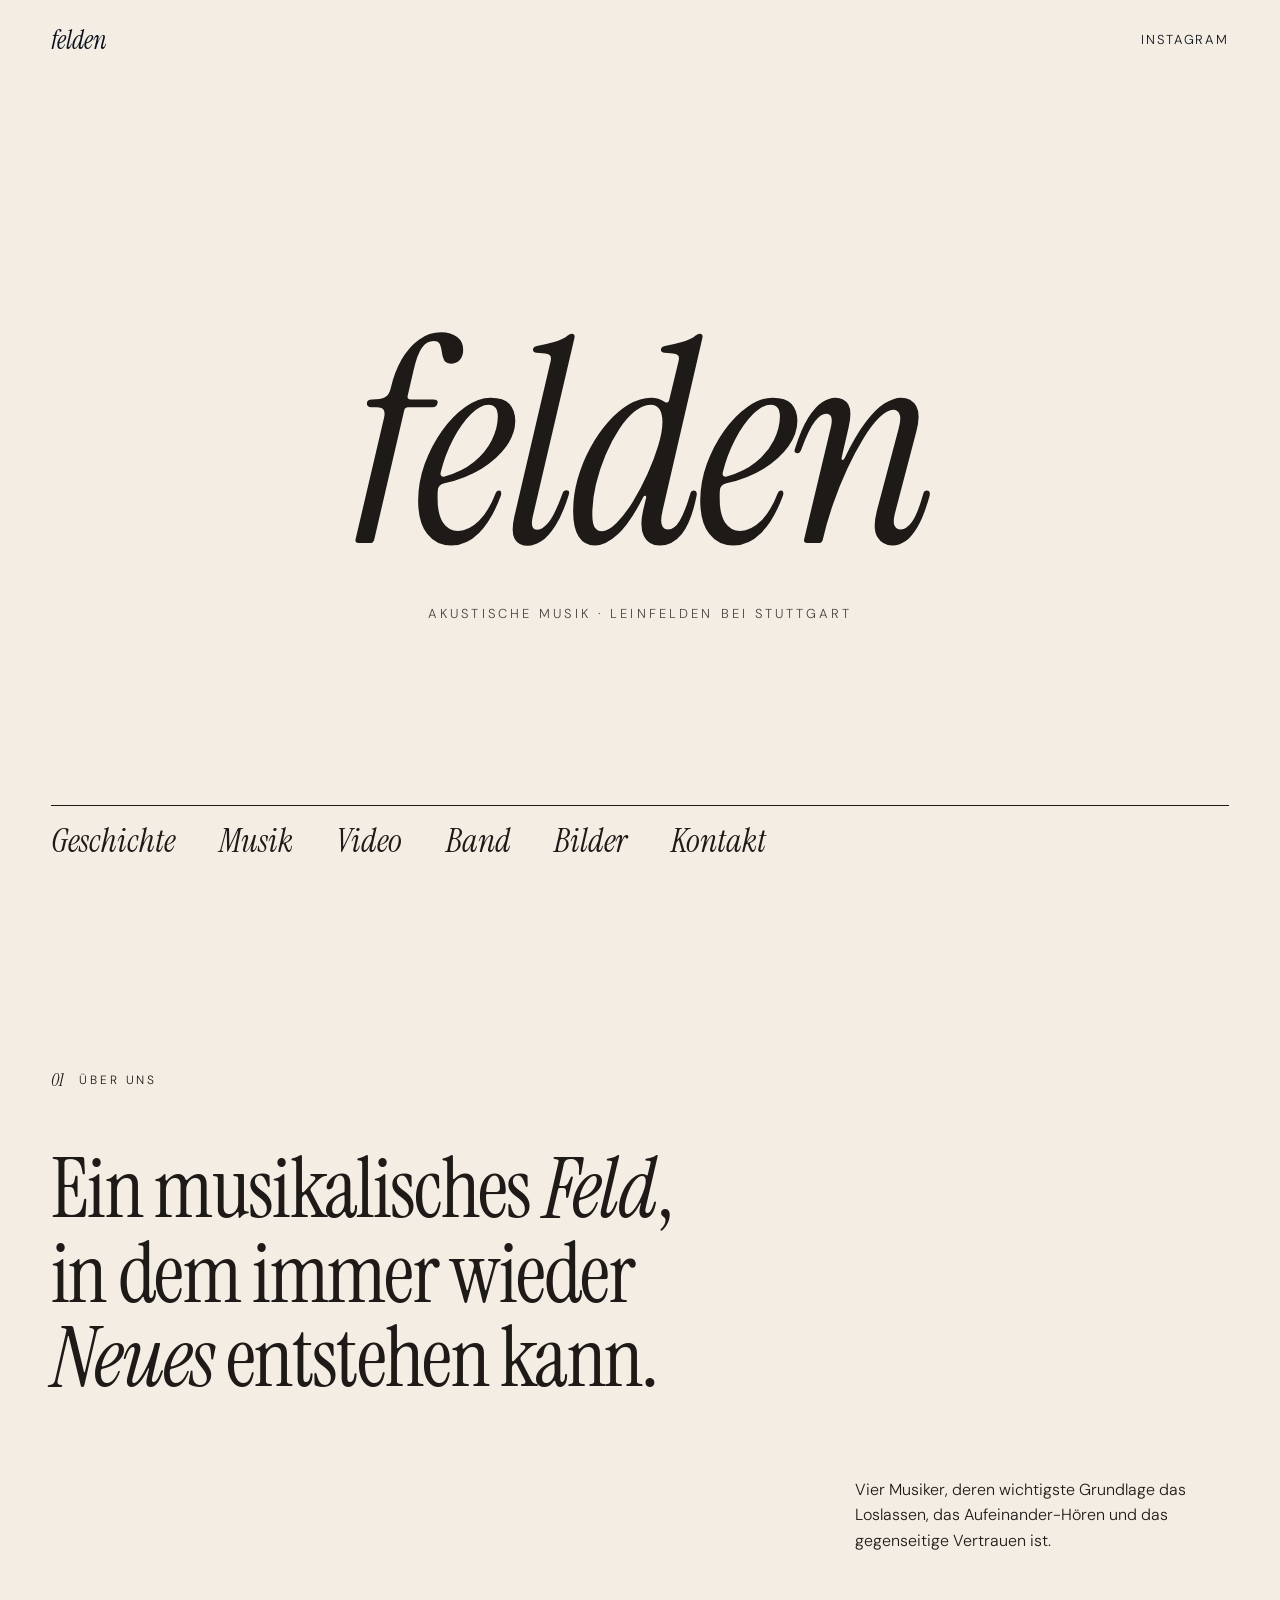
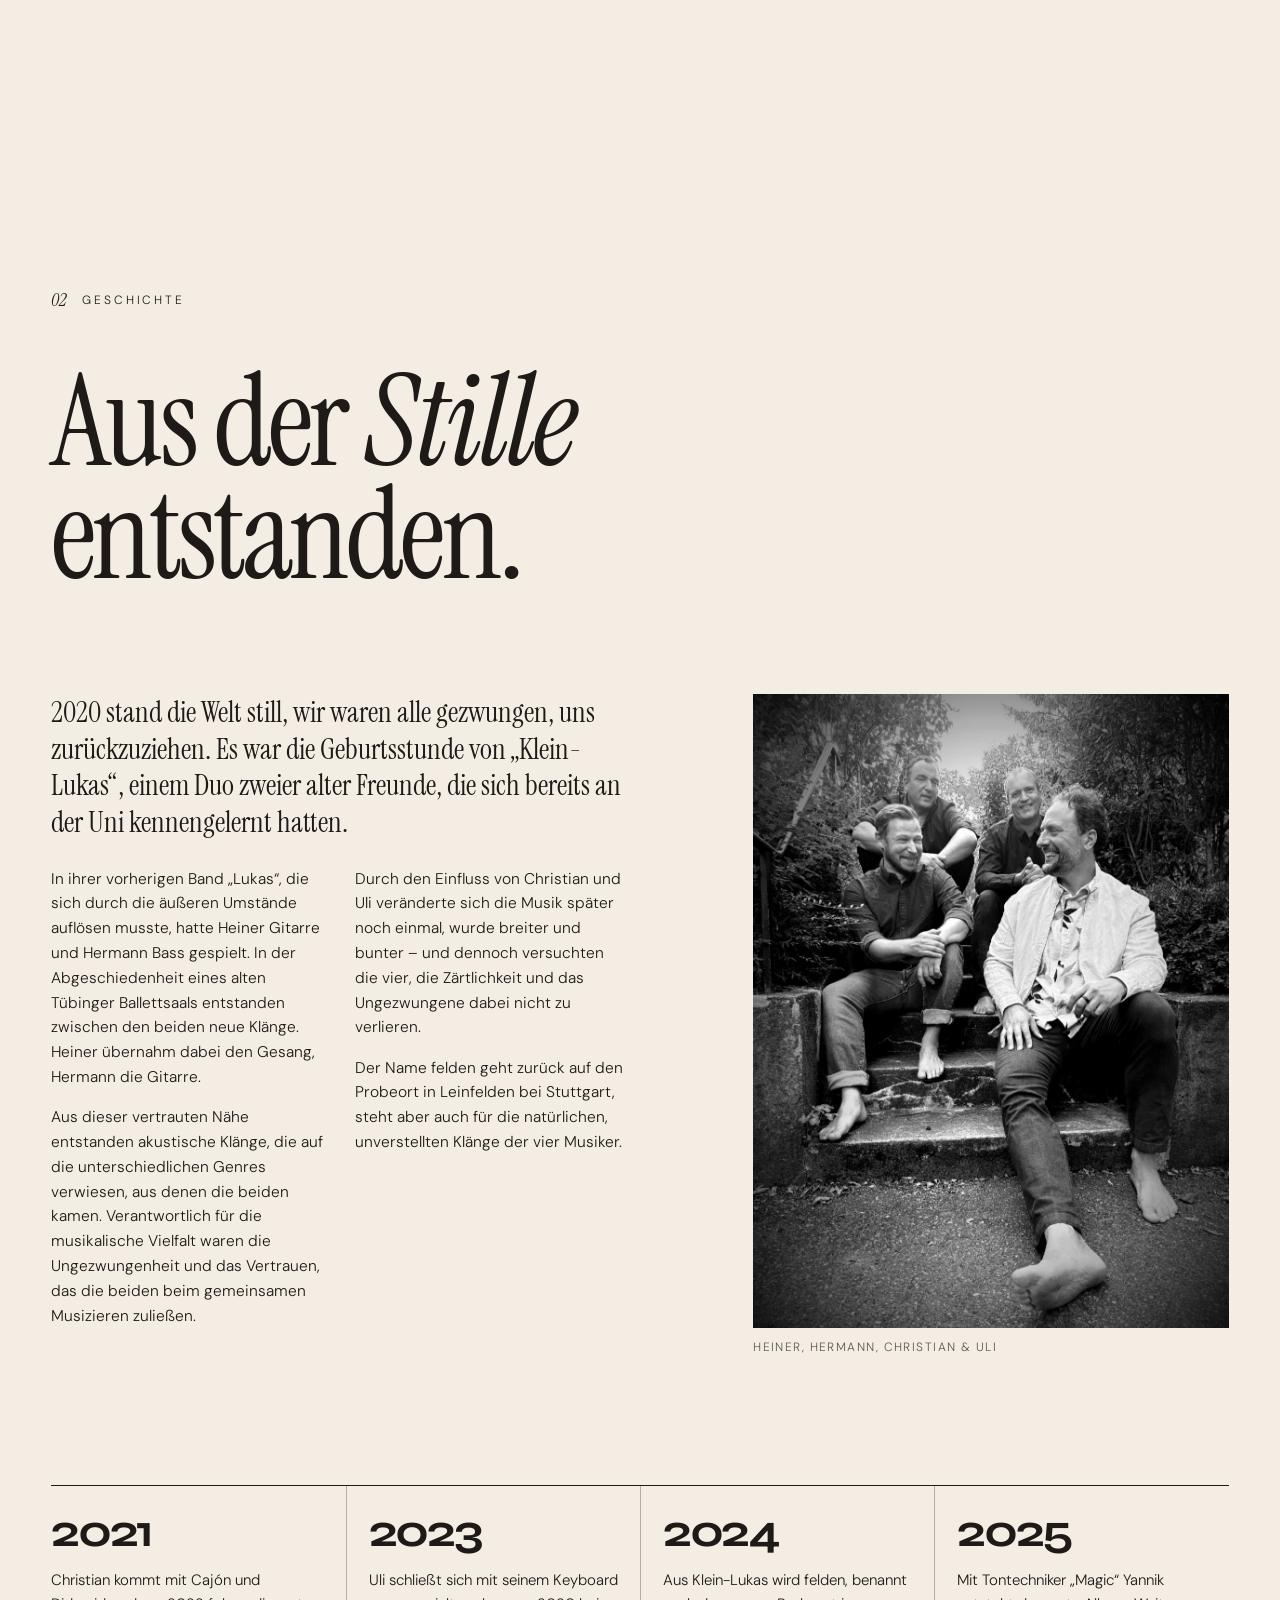
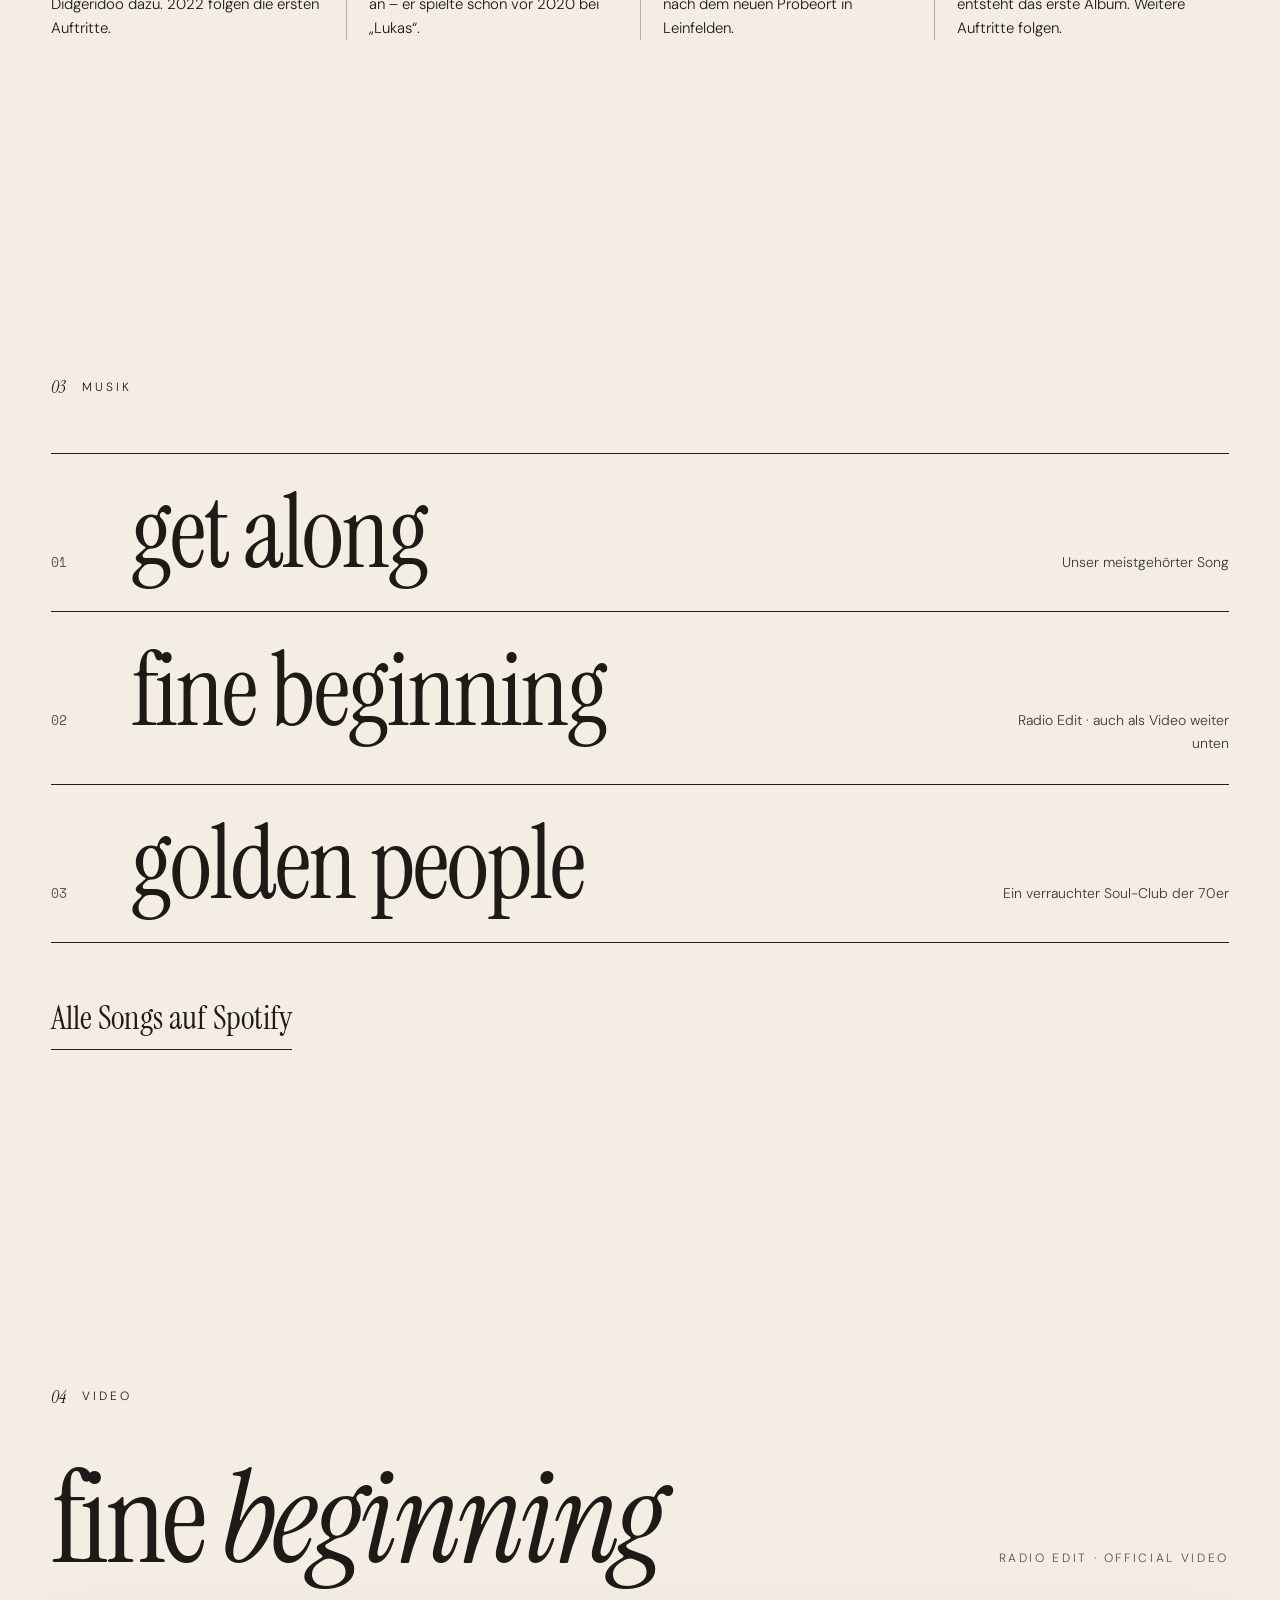
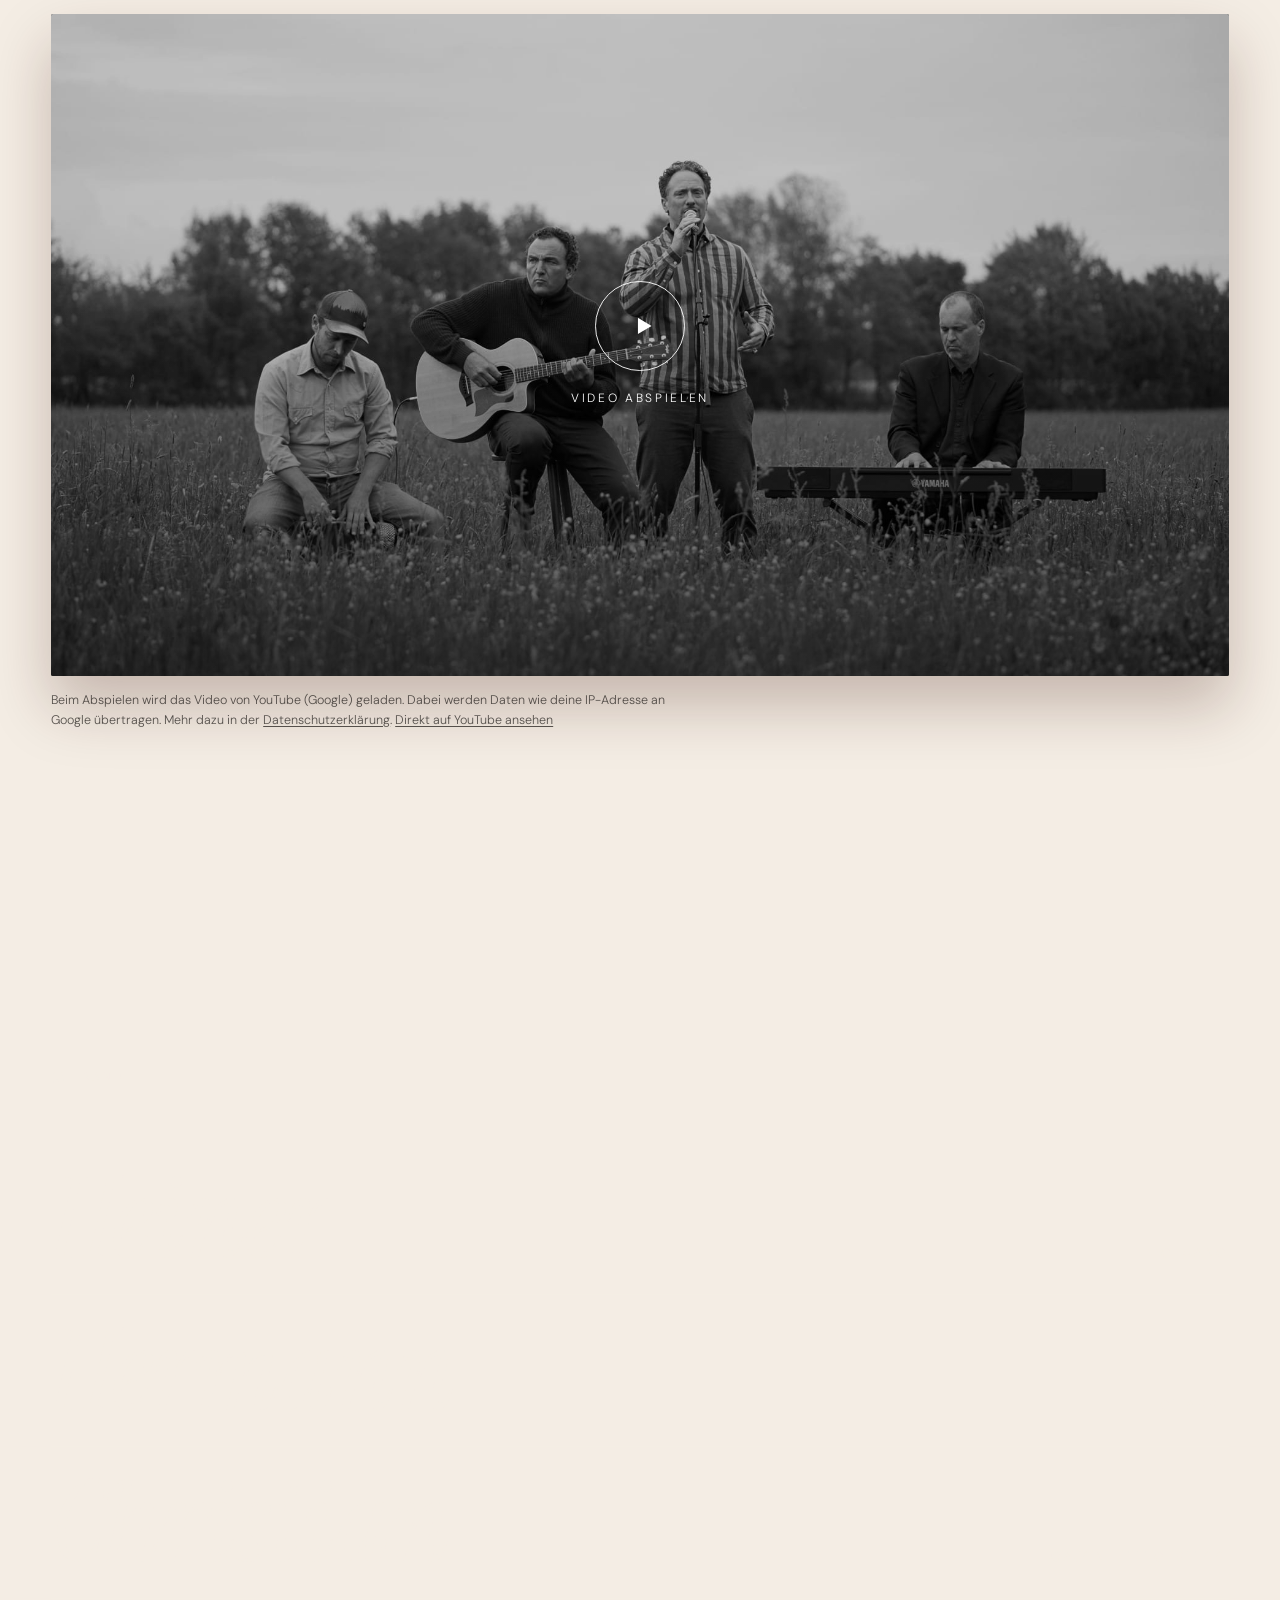
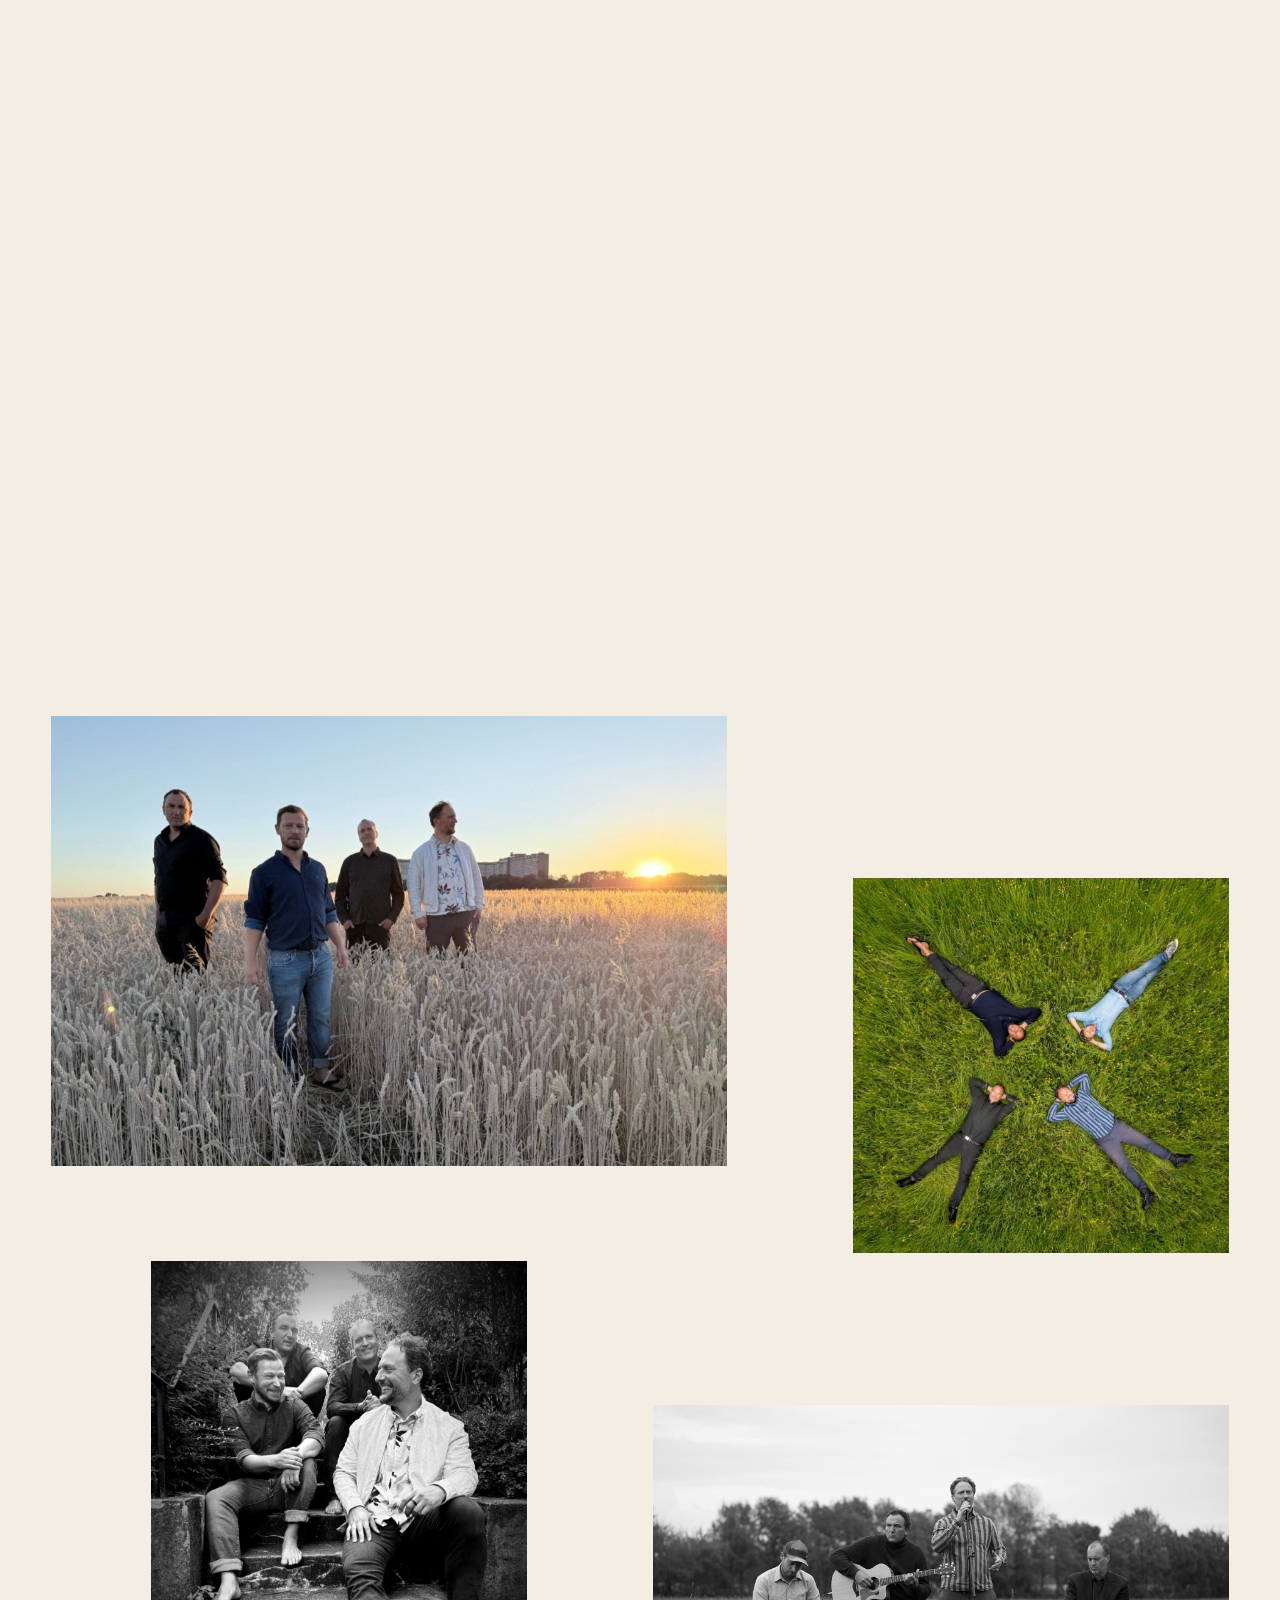
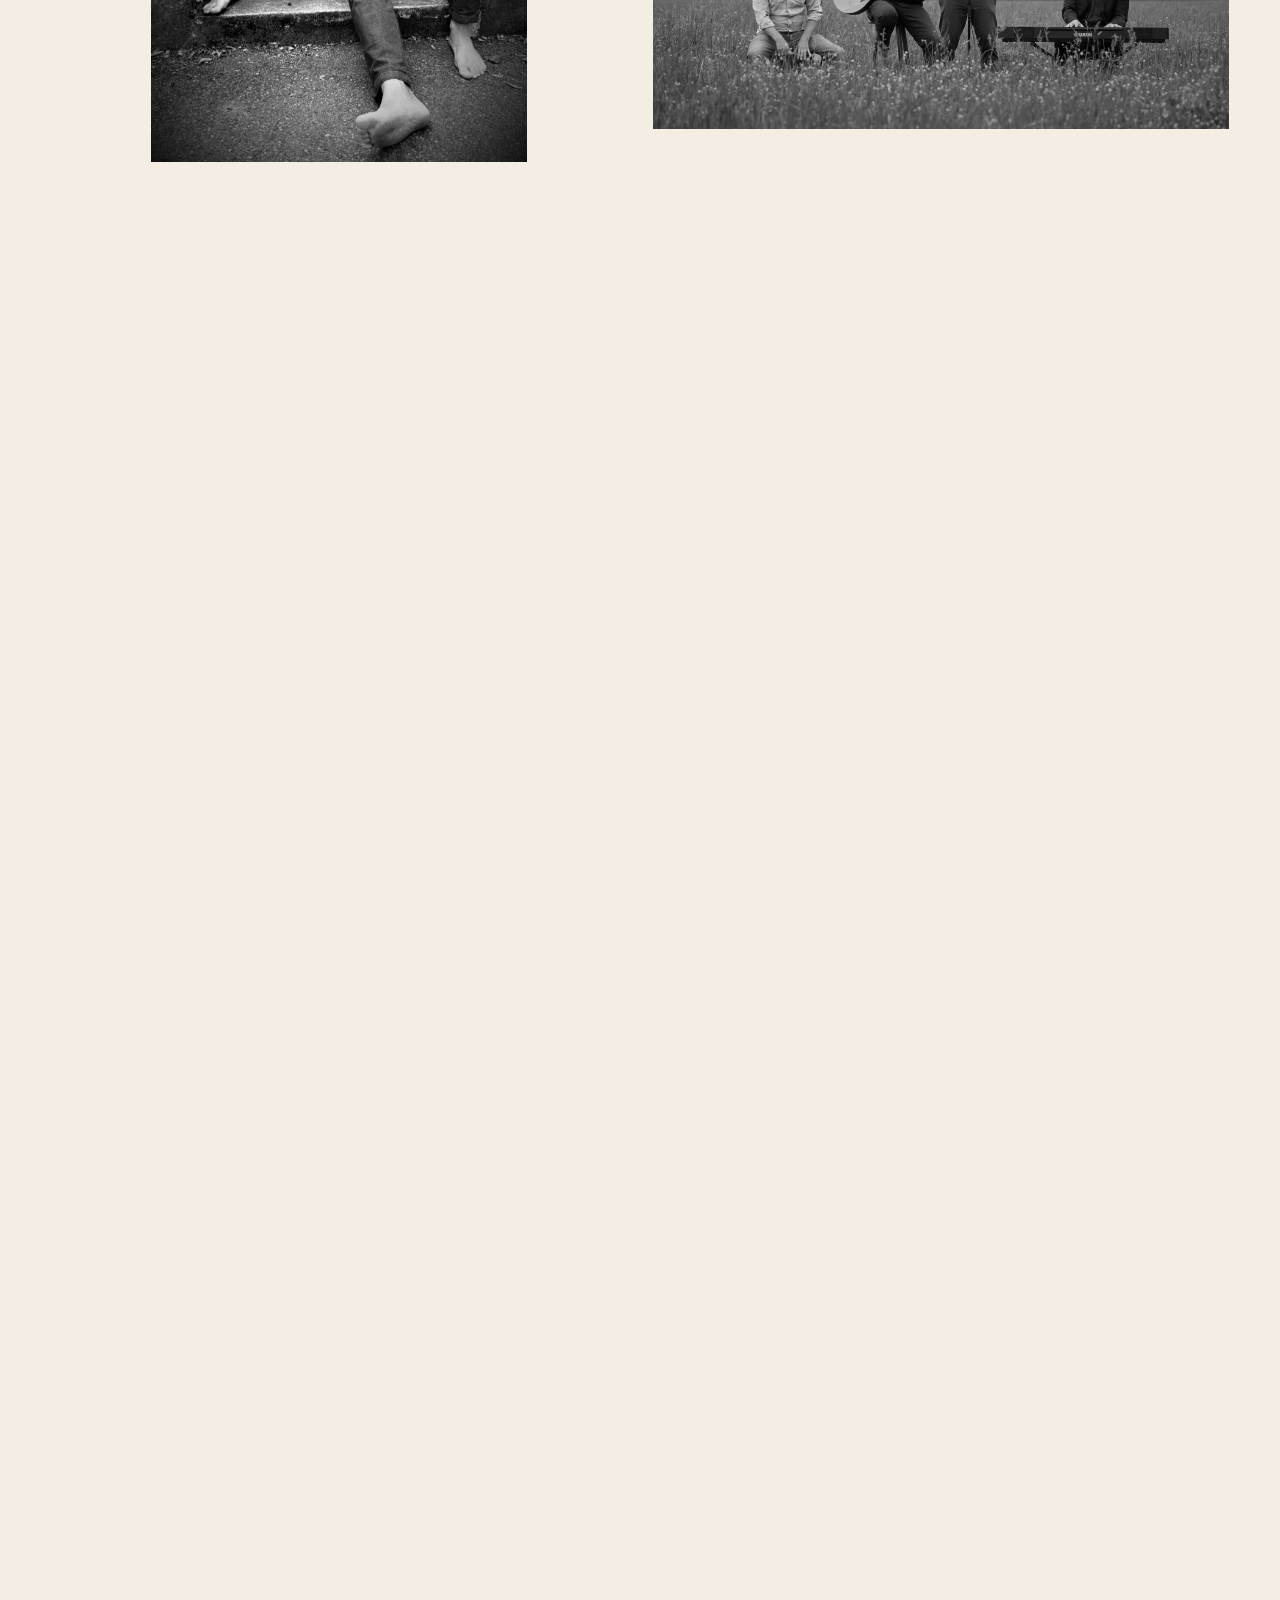
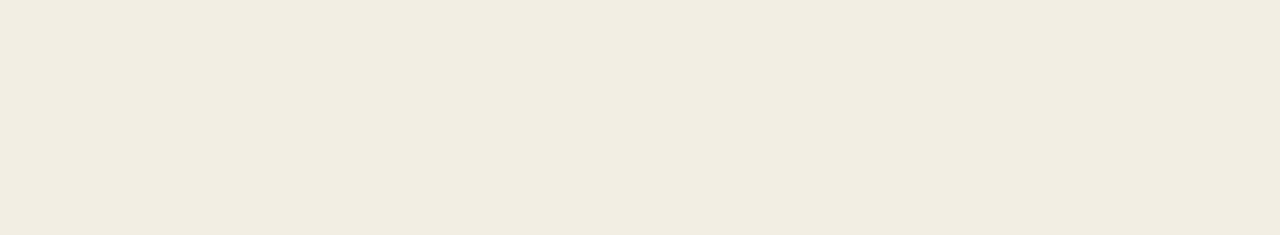
==== commit 8bdef539: "Version 3: calmer header, no font switching" ====
--- a/index.html
+++ b/index.html
@@ -37,28 +37,17 @@
   .top .ig{font-size:13px;letter-spacing:.14em;text-transform:uppercase}
 
   /* Hero */
-  .hero{position:relative;height:100svh;min-height:600px;display:grid;grid-template-rows:1fr auto;padding:90px var(--pad) 40px;overflow:hidden;cursor:crosshair}
+  .hero{position:relative;height:100svh;min-height:600px;display:grid;grid-template-rows:1fr auto;padding:90px var(--pad) 40px;overflow:hidden}
   .hero .word-wrap{display:grid;place-items:center;position:relative;z-index:2;pointer-events:none}
-  .hero .word{font-size:clamp(96px,22vw,340px);line-height:.9;letter-spacing:-.02em;transition:letter-spacing .5s ease;white-space:nowrap}
-  .f-serif{font-family:"Instrument Serif",serif;font-style:italic;font-weight:400}
-  .f-syne{font-family:"Syne",sans-serif;font-weight:800;letter-spacing:-.06em!important}
-  .f-mono{font-family:"Space Mono",monospace;letter-spacing:-.08em!important}
-  .f-play{font-family:"Playfair Display",serif;font-style:italic;font-weight:500}
-  .f-sans{font-family:"DM Sans",sans-serif;font-weight:300;letter-spacing:-.06em!important}
+  .hero .word{font-family:var(--serif);font-style:italic;font-weight:400;font-size:clamp(96px,22vw,340px);line-height:.9;letter-spacing:-.02em;white-space:nowrap}
+  .f-serif{font-family:var(--serif);font-style:italic;font-weight:400}
   .hero .sub{position:absolute;left:0;right:0;top:calc(50% + clamp(70px,12vw,190px));text-align:center;font-size:13px;letter-spacing:.24em;text-transform:uppercase;opacity:.8;z-index:2;pointer-events:none}
   .hero-menu{position:relative;z-index:3;display:flex;justify-content:space-between;align-items:flex-end;gap:20px;flex-wrap:wrap;border-top:1px solid currentColor;padding-top:18px}
   .hero-menu ul{list-style:none;display:flex;gap:clamp(18px,3.4vw,52px);flex-wrap:wrap}
-  .hero-menu a{font-family:var(--serif);font-size:clamp(24px,2.6vw,36px);line-height:1;display:inline-block;transition:transform .35s, opacity .35s}
+  .hero-menu a{font-family:var(--serif);font-style:italic;font-size:clamp(24px,2.6vw,36px);line-height:1;display:inline-block;transition:transform .35s, opacity .35s}
   .hero-menu ul:hover a{opacity:.45}
-  .hero-menu ul a:hover{opacity:1;transform:translateY(-4px);font-style:italic}
+  .hero-menu ul a:hover{opacity:1;transform:translateY(-4px)}
   .hero-menu small{font-size:12px;letter-spacing:.18em;text-transform:uppercase;opacity:.75}
-  .trail{position:absolute;z-index:1;width:clamp(140px,16vw,240px);pointer-events:none;transform:translate(-50%,-50%) scale(.6) rotate(var(--rot));opacity:0;animation:trail 1.3s cubic-bezier(.2,.7,.2,1) forwards;border-radius:2px;box-shadow:0 20px 40px rgba(0,0,0,.25)}
-  @keyframes trail{
-    0%{opacity:0;transform:translate(-50%,-50%) scale(.6) rotate(var(--rot))}
-    15%{opacity:1;transform:translate(-50%,-50%) scale(1) rotate(var(--rot))}
-    70%{opacity:1}
-    100%{opacity:0;transform:translate(-50%,-30%) scale(.92) rotate(var(--rot))}
-  }
 
   section{position:relative;padding:clamp(90px,13vw,180px) var(--pad)}
   .eyebrow{font-size:12px;letter-spacing:.24em;text-transform:uppercase;opacity:.75;display:flex;gap:16px;align-items:center;margin-bottom:clamp(30px,4vw,56px)}
@@ -97,15 +86,13 @@
   /* Band */
   .band-list{list-style:none}
   .band-list li{display:flex;justify-content:space-between;align-items:baseline;gap:20px;border-bottom:1px solid color-mix(in srgb,currentColor 25%,transparent);padding:clamp(10px,1.4vw,18px) 0}
-  .band-list .nm{font-size:clamp(48px,9vw,140px);line-height:1;transition:color .3s}
+  .band-list .nm{font-family:var(--serif);font-style:italic;font-size:clamp(48px,9vw,140px);line-height:1;transition:color .3s}
   .band-list li:hover .nm{color:#f6c3a8}
   .band-list .rl{font-size:13px;letter-spacing:.2em;text-transform:uppercase;opacity:.75;text-align:right}
   .band-list li.five .nm{opacity:.5}
 
   /* Gallery with perspective distortion */
-  .gallery{perspective:1200px}
   .gal{display:grid;grid-template-columns:repeat(12,1fr);gap:clamp(14px,2vw,30px);align-items:start}
-  .gal figure{will-change:transform;transform-origin:50% 50%}
   .gal img{width:100%;object-fit:cover}
   .gal figcaption{font-family:var(--serif);font-style:italic;font-size:18px;margin-top:8px}
   .ga{grid-column:1/8}.ga img{aspect-ratio:3/2}
@@ -175,10 +162,6 @@
   .vid-head span{font-size:12px;letter-spacing:.22em;text-transform:uppercase;opacity:.75}
   .yt{border-radius:2px;box-shadow:0 30px 60px rgba(60,20,10,.25)}
   .legal{display:flex;gap:20px}
-  .daytime{position:fixed;left:var(--pad);bottom:20px;z-index:30;font-size:11px;letter-spacing:.24em;text-transform:uppercase;mix-blend-mode:difference;color:#fff;pointer-events:none;display:flex;align-items:center;gap:10px}
-  .daytime i{display:block;width:8px;height:8px;border-radius:50%;background:#fff}
-  .daytime span{transition:opacity .5s}
-  @media (max-width:900px){.daytime{display:none}}
   .socials{display:flex;flex-wrap:wrap;gap:clamp(18px,3vw,48px);margin-top:clamp(28px,4vw,48px)}
   .socials a{font-family:var(--serif);font-size:clamp(26px,3vw,42px);line-height:1;border-bottom:1px solid currentColor;padding-bottom:4px;transition:color .3s,font-style .3s}
   .socials a:hover{color:var(--coral);font-style:italic}
@@ -194,29 +177,28 @@
   <a class="ig" href="https://www.instagram.com/felden.music" target="_blank" rel="noopener">Instagram</a>
 </div>
 
-<header class="hero" id="top" data-bg="#f4ede4" data-fg="#1d1a17" data-time="Morgen">
-  <div class="word-wrap"><div class="word f-serif" id="word">felden</div></div>
+<header class="hero" id="top" data-bg="#f4ede4" data-fg="#1d1a17">
+  <div class="word-wrap"><div class="word">felden</div></div>
   <div class="sub">Akustische Musik · Leinfelden bei Stuttgart</div>
   <nav class="hero-menu">
     <ul id="menu">
-      <li><a href="#geschichte" data-font="f-play">Geschichte</a></li>
-      <li><a href="#musik" data-font="f-syne">Musik</a></li>
-      <li><a href="#video" data-font="f-syne">Video</a></li>
-      <li><a href="#band" data-font="f-mono">Band</a></li>
-      <li><a href="#bilder" data-font="f-sans">Bilder</a></li>
-      <li><a href="#kontakt" data-font="f-serif">Kontakt</a></li>
+      <li><a href="#geschichte">Geschichte</a></li>
+      <li><a href="#musik">Musik</a></li>
+      <li><a href="#video">Video</a></li>
+      <li><a href="#band">Band</a></li>
+      <li><a href="#bilder">Bilder</a></li>
+      <li><a href="#kontakt">Kontakt</a></li>
     </ul>
-    <small>Maus bewegen ✦</small>
   </nav>
 </header>
 
-<section class="intro" data-bg="#f1e3cf" data-fg="#1d1a17" data-time="Vormittag">
+<section class="intro" data-bg="#f1e3cf" data-fg="#1d1a17">
   <div class="eyebrow r"><b>01</b> Über uns</div>
   <p class="r">Ein musikalisches <em>Feld</em>, in dem immer wieder <em>Neues</em> entstehen kann.</p>
   <div class="aside r"><span>Vier Musiker, deren wichtigste Grundlage das Loslassen, das Aufeinander-Hören und das gegenseitige Vertrauen ist.</span></div>
 </section>
 
-<section id="geschichte" data-bg="#eed6b8" data-fg="#1d1a17" data-time="Mittag">
+<section id="geschichte" data-bg="#eed6b8" data-fg="#1d1a17">
   <div class="eyebrow r"><b>02</b> Geschichte</div>
   <div class="story-grid">
     <h2 class="r">Aus der <em>Stille</em><br>entstanden.</h2>
@@ -240,7 +222,7 @@
   </div>
 </section>
 
-<section class="songs" id="musik" data-bg="#eaae90" data-fg="#1d1a17" data-time="Nachmittag">
+<section class="songs" id="musik" data-bg="#eaae90" data-fg="#1d1a17">
   <div class="eyebrow r"><b>03</b> Musik</div>
   <ol>
     <li class="r"><span class="n">01</span><h3><a href="https://open.spotify.com/artist/2TYIWhqs4LQytH0IXlrEBR" target="_blank" rel="noopener">get along</a></h3><span class="g">Unser meistgehörter Song</span></li>
@@ -250,7 +232,7 @@
   <a class="all r" href="https://open.spotify.com/artist/2TYIWhqs4LQytH0IXlrEBR" target="_blank" rel="noopener">Alle Songs auf Spotify</a>
 </section>
 
-<section class="vid" id="video" data-bg="#df6c4f" data-fg="#1d1a17" data-time="Abendrot">
+<section class="vid" id="video" data-bg="#df6c4f" data-fg="#1d1a17">
   <div class="eyebrow r"><b>04</b> Video</div>
   <div class="vid-head r"><h2>fine <em>beginning</em></h2><span>Radio Edit · Official Video</span></div>
   <div class="r">
@@ -265,28 +247,28 @@
   </div>
 </section>
 
-<section id="band" data-bg="#2779a7" data-fg="#f4ede4" data-time="Blaue Stunde">
+<section id="band" data-bg="#2779a7" data-fg="#f4ede4">
   <div class="eyebrow r"><b>05</b> Band</div>
   <ul class="band-list" id="bandlist">
-    <li class="r"><span class="nm f-serif">Heiner</span><span class="rl">Gesang</span></li>
-    <li class="r"><span class="nm f-serif">Hermann</span><span class="rl">Gitarre</span></li>
-    <li class="r"><span class="nm f-serif">Christian</span><span class="rl">Cajón · Didgeridoo</span></li>
-    <li class="r"><span class="nm f-serif">Uli</span><span class="rl">Keyboard</span></li>
-    <li class="r five"><span class="nm f-serif">„Magic“ Yannik</span><span class="rl">Ton · der fünfte Mann</span></li>
+    <li class="r"><span class="nm">Heiner</span><span class="rl">Gesang</span></li>
+    <li class="r"><span class="nm">Hermann</span><span class="rl">Gitarre</span></li>
+    <li class="r"><span class="nm">Christian</span><span class="rl">Cajón · Didgeridoo</span></li>
+    <li class="r"><span class="nm">Uli</span><span class="rl">Keyboard</span></li>
+    <li class="r five"><span class="nm">„Magic“ Yannik</span><span class="rl">Ton · der fünfte Mann</span></li>
   </ul>
 </section>
 
-<section class="gallery" id="bilder" data-bg="#165c7a" data-fg="#f4ede4" data-time="Dämmerung">
+<section class="gallery" id="bilder" data-bg="#165c7a" data-fg="#f4ede4">
   <div class="eyebrow r"><b>06</b> Bilder</div>
   <div class="gal">
-    <figure class="ga skew"><img src="images/feld-abend.jpg" alt="Die Band im Weizenfeld bei Sonnenuntergang" loading="lazy"><figcaption>Abendfeld</figcaption></figure>
-    <figure class="gb skew"><img src="images/wiese-oben.jpg" alt="Die vier Musiker liegen sternförmig im Gras" loading="lazy"><figcaption>Vier Richtungen</figcaption></figure>
-    <figure class="gc skew"><img src="images/treppe.jpg" alt="Die Band barfuß auf einer Steintreppe" loading="lazy"><figcaption>Barfuß</figcaption></figure>
-    <figure class="gd skew"><img src="images/wiese-live.jpg" alt="felden spielen akustisch auf einer Blumenwiese" loading="lazy"><figcaption>Live auf der Wiese</figcaption></figure>
-  </div>
-</section>
-
-<section data-bg="#004a62" data-fg="#f4ede4" data-time="Nacht">
+    <figure class="ga"><img src="images/feld-abend.jpg" alt="Die Band im Weizenfeld bei Sonnenuntergang" loading="lazy"><figcaption>Abendfeld</figcaption></figure>
+    <figure class="gb"><img src="images/wiese-oben.jpg" alt="Die vier Musiker liegen sternförmig im Gras" loading="lazy"><figcaption>Vier Richtungen</figcaption></figure>
+    <figure class="gc"><img src="images/treppe.jpg" alt="Die Band barfuß auf einer Steintreppe" loading="lazy"><figcaption>Barfuß</figcaption></figure>
+    <figure class="gd"><img src="images/wiese-live.jpg" alt="felden spielen akustisch auf einer Blumenwiese" loading="lazy"><figcaption>Live auf der Wiese</figcaption></figure>
+  </div>
+</section>
+
+<section data-bg="#004a62" data-fg="#f4ede4">
   <div class="eyebrow r"><b>07</b> Haltung</div>
   <div class="values">
     <div class="r"><h3><em>Loslassen</em></h3><p>Ungezwungen spielen und dem Moment Raum geben.</p></div>
@@ -295,7 +277,7 @@
   </div>
 </section>
 
-<section class="contact" id="kontakt" data-bg="#06303f" data-fg="#f4ede4" data-time="Mitternacht">
+<section class="contact" id="kontakt" data-bg="#06303f" data-fg="#f4ede4">
   <div>
     <div class="eyebrow r"><b>08</b> Kontakt</div>
     <a class="big r" href="https://www.instagram.com/felden.music" target="_blank" rel="noopener">Hören<br>wir <em>uns</em> <span>→</span></a>
@@ -312,13 +294,11 @@
   </div>
 </section>
 
-<div class="daytime" aria-hidden="true"><i></i><span id="daytime">Morgen</span></div>
 
 
 <script>
 (() => {
   const reduce = matchMedia('(prefers-reduced-motion: reduce)').matches;
-  const fine = matchMedia('(pointer: fine)').matches;
   document.getElementById('y').textContent = new Date().getFullYear();
   const root = document.documentElement;
 
@@ -330,8 +310,7 @@
   secs.forEach(s => s.style.color = s.dataset.fg);
   const ease = t => t * t * (3 - 2 * t);
   const mix = (a, b, t) => a.map((v, i) => Math.round(v + (b[i] - v) * t));
-  const dt = document.getElementById('daytime');
-  let ticking = false, lastLabel = '';
+  let ticking = false;
   function paint(){
     ticking = false;
     const mid = innerHeight / 2, zone = innerHeight * .45;
@@ -344,11 +323,6 @@
     const css = `rgb(${c})`;
     document.body.style.backgroundColor = css;
     meta.setAttribute('content', css);
-    const label = secs[i].dataset.time;
-    if (label !== lastLabel) {
-      lastLabel = label; dt.style.opacity = 0;
-      setTimeout(() => { dt.textContent = label; dt.style.opacity = 1; }, 250);
-    }
   }
   const req = () => { if (!ticking) { ticking = true; requestAnimationFrame(paint); } };
   addEventListener('scroll', req, {passive:true}); addEventListener('resize', req); paint();
@@ -358,56 +332,6 @@
     if (e.isIntersecting) { e.target.classList.add('in'); ro.unobserve(e.target); }
   }), {threshold:.1});
   document.querySelectorAll('.r').forEach(el => ro.observe(el));
-
-  /* Hero: typography changes with menu */
-  const word = document.getElementById('word');
-  const fonts = ['f-serif','f-play','f-syne','f-mono','f-sans'];
-  let cur = 'f-serif', idle = 0;
-  const setFont = f => { word.classList.remove(cur); word.classList.add(f); cur = f; };
-  document.querySelectorAll('#menu a').forEach(a => {
-    a.addEventListener('mouseenter', () => { setFont(a.dataset.font); idle = Date.now(); });
-  });
-  if (!reduce) setInterval(() => {
-    if (Date.now() - idle < 4000) return;
-    setFont(fonts[(fonts.indexOf(cur) + 1) % fonts.length]);
-  }, 1800);
-
-  /* Hero: image trail cursor */
-  const hero = document.querySelector('.hero');
-  const srcs = ['feld-abend','treppe','wiese-oben','feld-weite','wiese-live'].map(n => `images/${n}.jpg`);
-  srcs.forEach(s => { const i = new Image(); i.src = s; });
-  let lx = 0, ly = 0, k = 0;
-  if (fine && !reduce) hero.addEventListener('mousemove', e => {
-    const r = hero.getBoundingClientRect();
-    const x = e.clientX - r.left, y = e.clientY - r.top;
-    if (Math.hypot(x - lx, y - ly) < 110) return;
-    lx = x; ly = y;
-    const img = document.createElement('img');
-    img.src = srcs[k++ % srcs.length]; img.className = 'trail'; img.alt = '';
-    img.style.left = x + 'px'; img.style.top = y + 'px';
-    img.style.setProperty('--rot', (Math.random() * 10 - 5).toFixed(1) + 'deg');
-    hero.appendChild(img);
-    img.addEventListener('animationend', () => img.remove());
-  });
-
-
-  /* Band: each name changes typeface on hover */
-  document.querySelectorAll('#bandlist .nm').forEach((n, i) => {
-    const f = fonts[(i + 1) % fonts.length];
-    n.parentElement.addEventListener('mouseenter', () => { n.classList.remove('f-serif'); n.classList.add(f); });
-    n.parentElement.addEventListener('mouseleave', () => { n.classList.remove(f); n.classList.add('f-serif'); });
-  });
-
-  /* Gallery: perspective distortion from scroll speed */
-  const sk = document.querySelectorAll('.skew');
-  let last = scrollY, v = 0;
-  if (!reduce) (function loop(){
-    const d = scrollY - last; last = scrollY;
-    v += (d - v) * .12;
-    const a = Math.max(-10, Math.min(10, v * .35));
-    sk.forEach(el => el.style.transform = `rotateX(${-a}deg) skewY(${a * .25}deg)`);
-    requestAnimationFrame(loop);
-  })();
 
   /* YouTube erst nach Klick laden (youtube-nocookie.com) */
   document.querySelectorAll('.yt').forEach(el => el.querySelector('.yt-btn').addEventListener('click', () => {
--- a/fonts/fonts.css
+++ b/fonts/fonts.css
@@ -7,4 +7,4 @@
 @font-face{font-family:'Syne';font-style:normal;font-weight:700;font-display:swap;src:url(syne-latin-700-normal.woff2) format('woff2');unicode-range:U+0000-00FF, U+0131, U+0152-0153, U+02BB-02BC, U+02C6, U+02DA, U+02DC, U+0304, U+0308, U+0329, U+2000-206F, U+20AC, U+2122, U+2191, U+2193, U+2212, U+2215, U+FEFF, U+FFFD}
 @font-face{font-family:'Syne';font-style:normal;font-weight:800;font-display:swap;src:url(syne-latin-800-normal.woff2) format('woff2');unicode-range:U+0000-00FF, U+0131, U+0152-0153, U+02BB-02BC, U+02C6, U+02DA, U+02DC, U+0304, U+0308, U+0329, U+2000-206F, U+20AC, U+2122, U+2191, U+2193, U+2212, U+2215, U+FEFF, U+FFFD}
 @font-face{font-family:'Space Mono';font-style:normal;font-weight:400;font-display:swap;src:url(space-mono-latin-400-normal.woff2) format('woff2');unicode-range:U+0000-00FF, U+0131, U+0152-0153, U+02BB-02BC, U+02C6, U+02DA, U+02DC, U+0304, U+0308, U+0329, U+2000-206F, U+20AC, U+2122, U+2191, U+2193, U+2212, U+2215, U+FEFF, U+FFFD}
-@font-face{font-family:'Playfair Display';font-style:italic;font-weight:500;font-display:swap;src:url(playfair-display-latin-500-italic.woff2) format('woff2');unicode-range:U+0000-00FF, U+0131, U+0152-0153, U+02BB-02BC, U+02C6, U+02DA, U+02DC, U+0304, U+0308, U+0329, U+2000-206F, U+20AC, U+2122, U+2191, U+2193, U+2212, U+2215, U+FEFF, U+FFFD}
+
